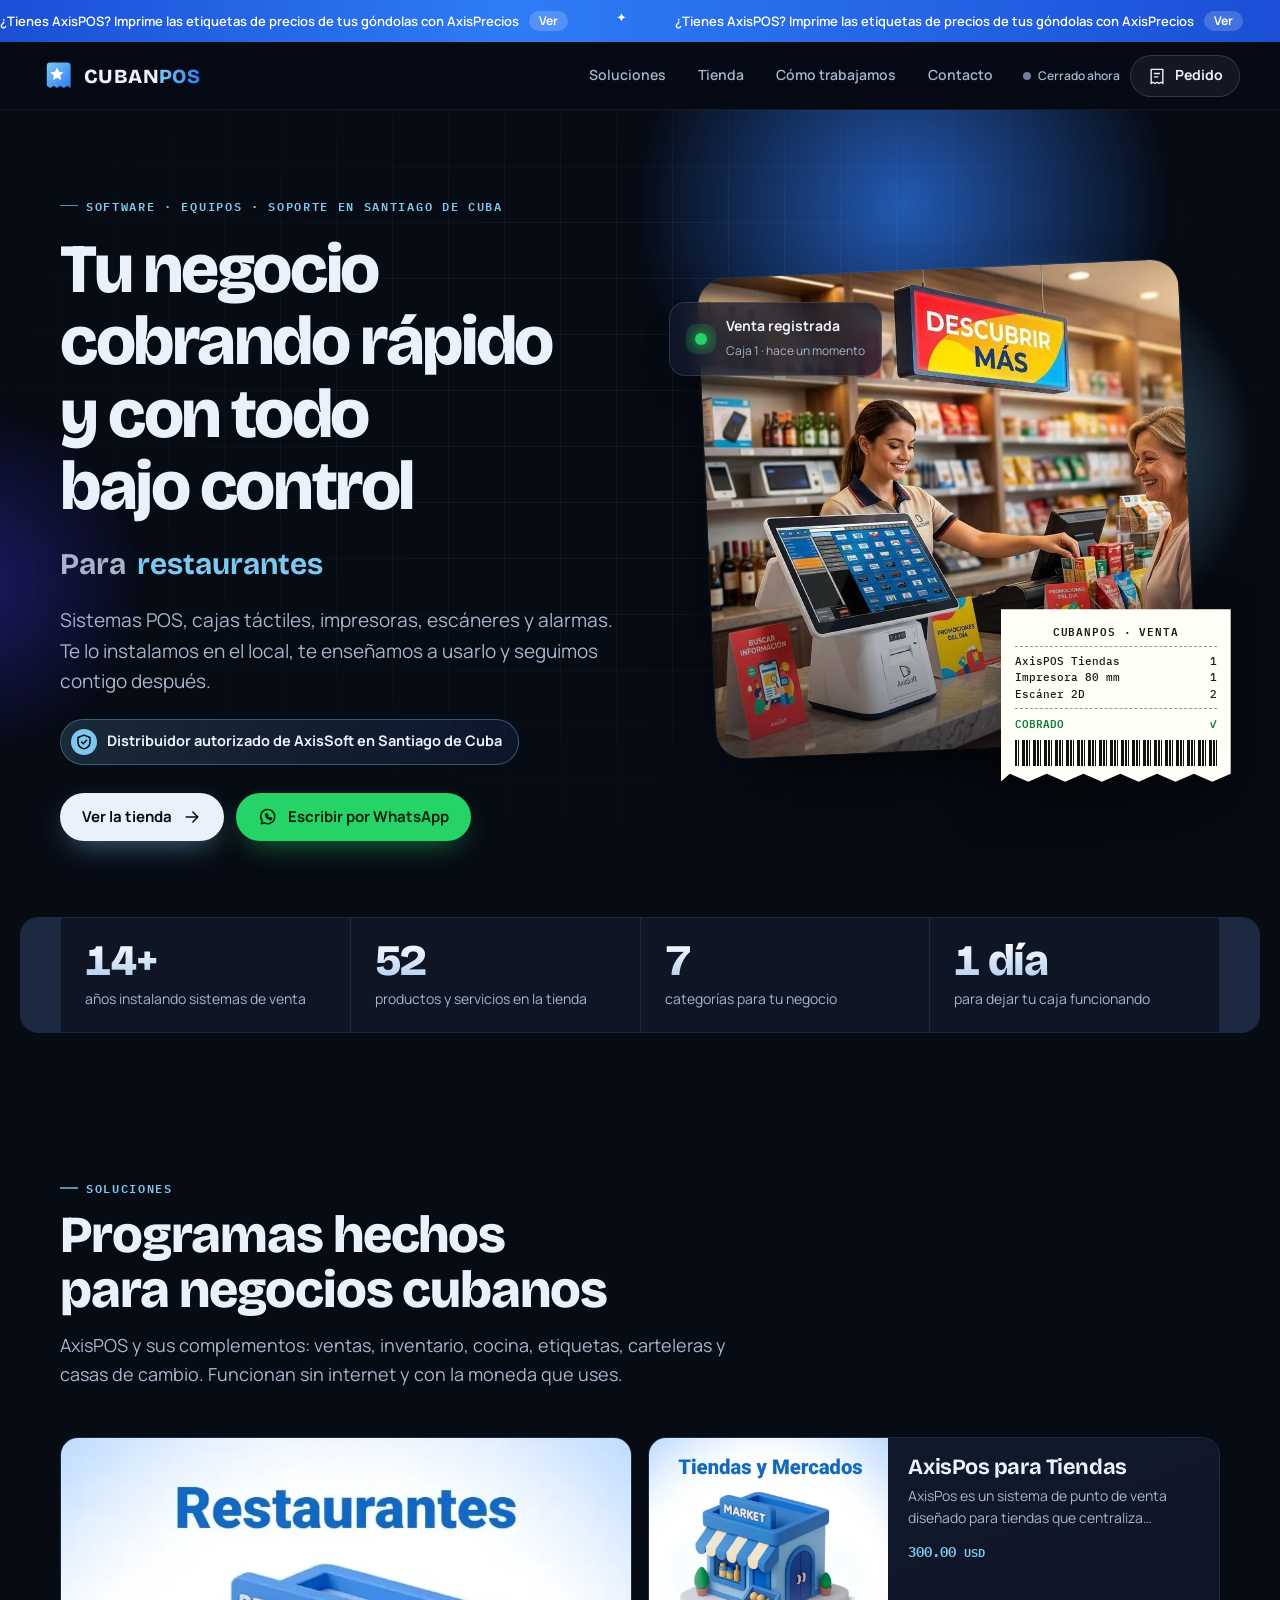
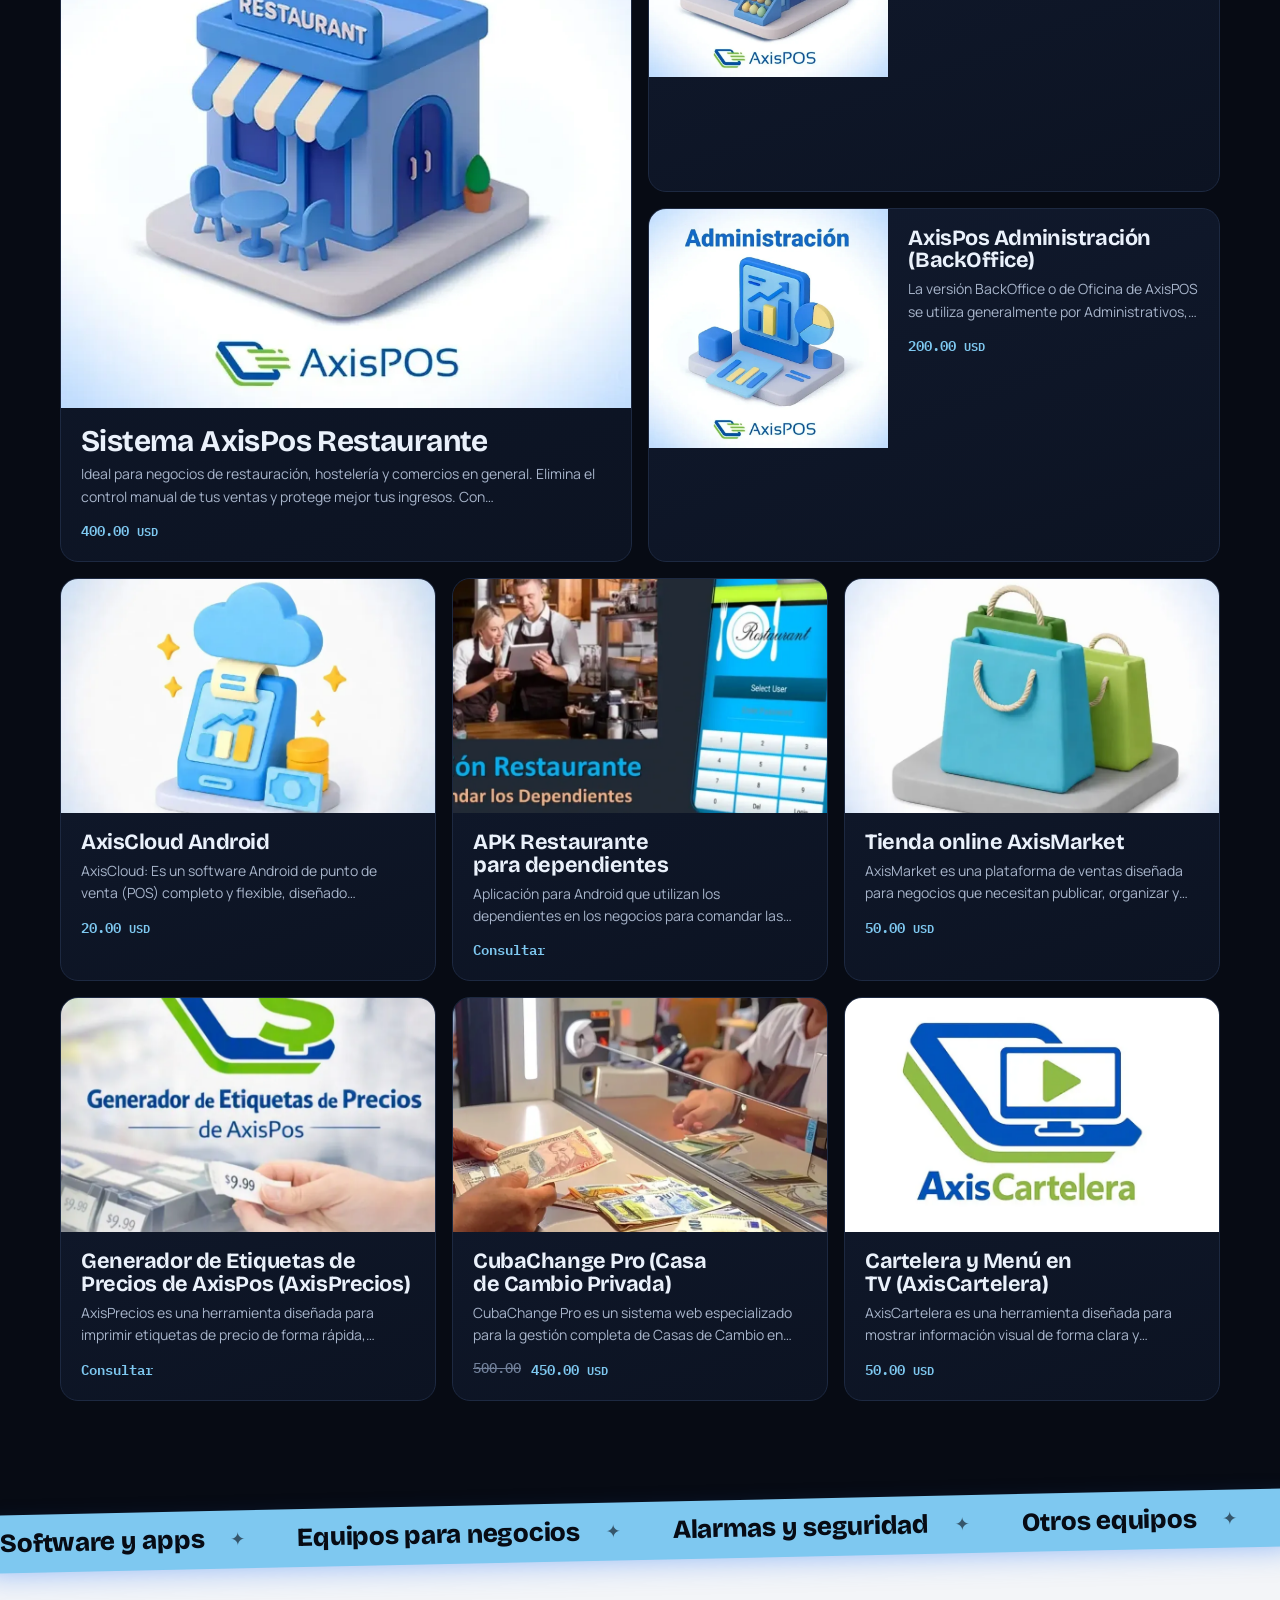
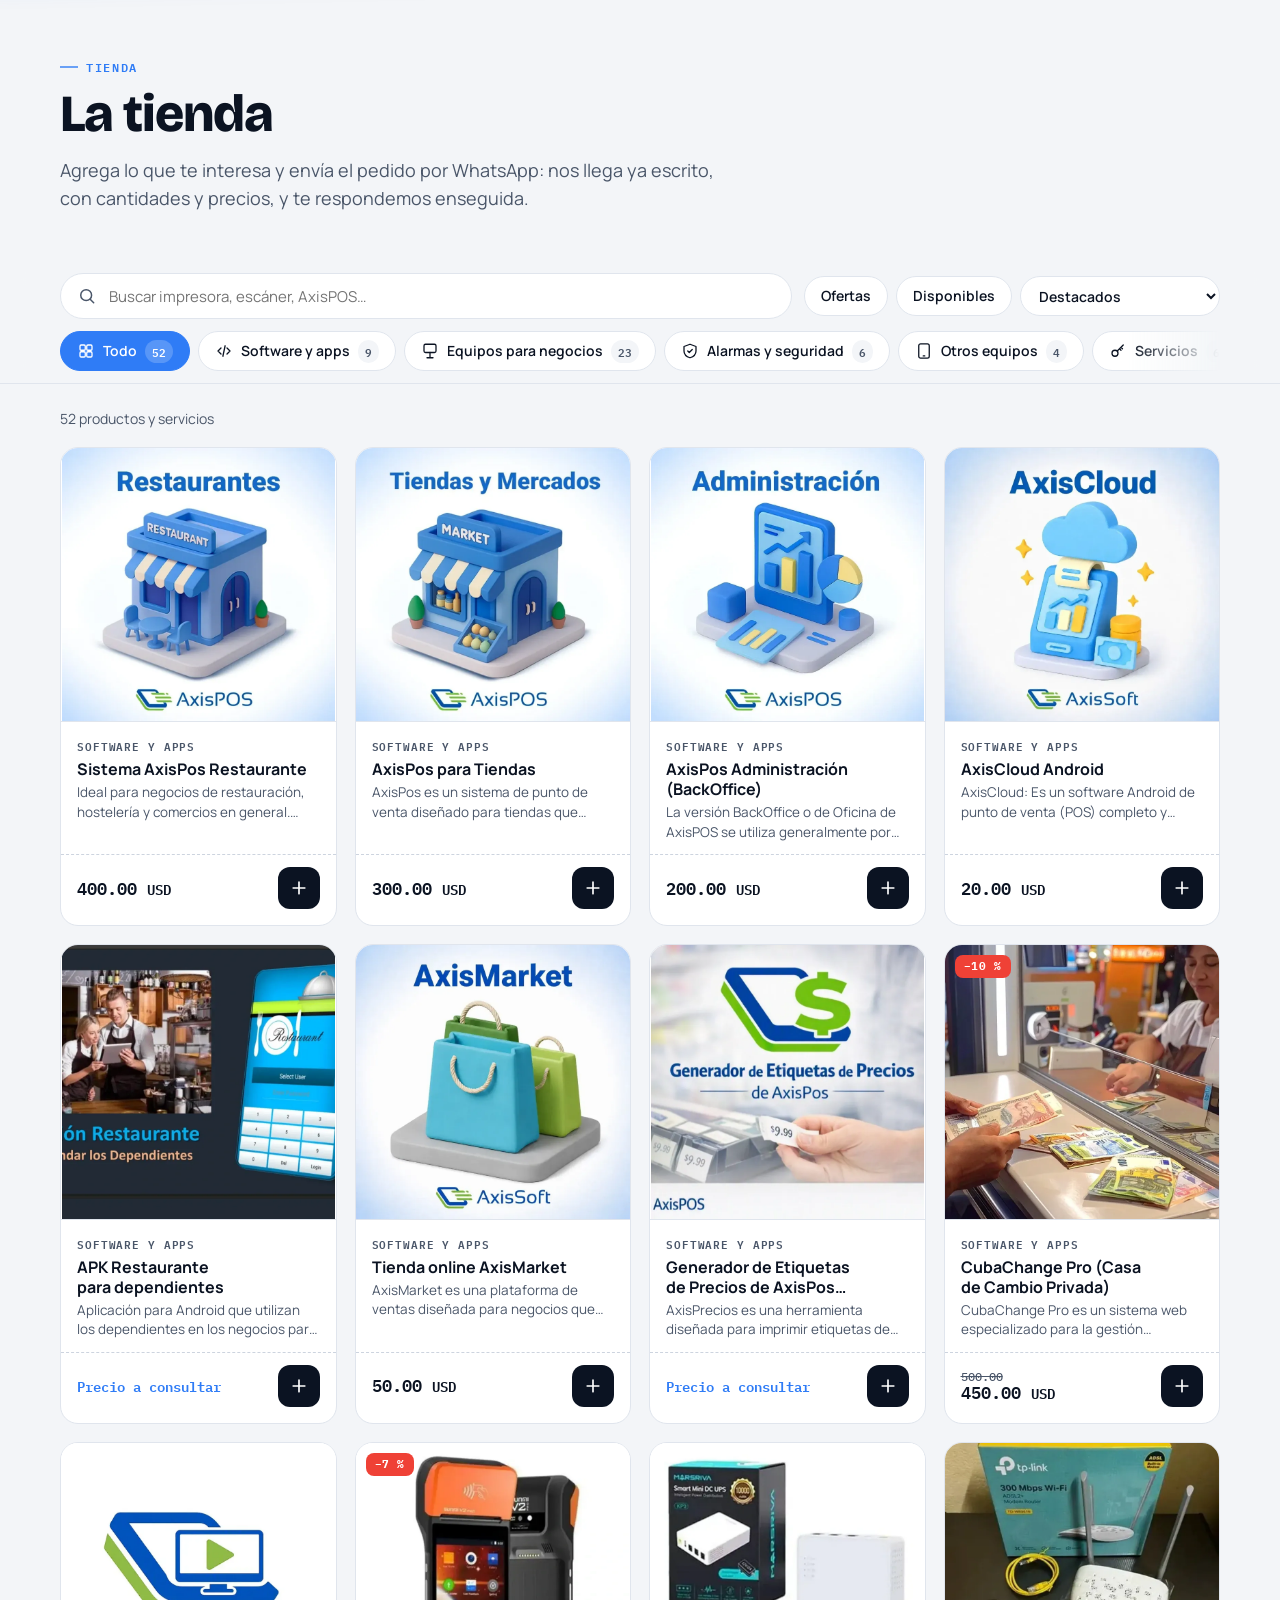
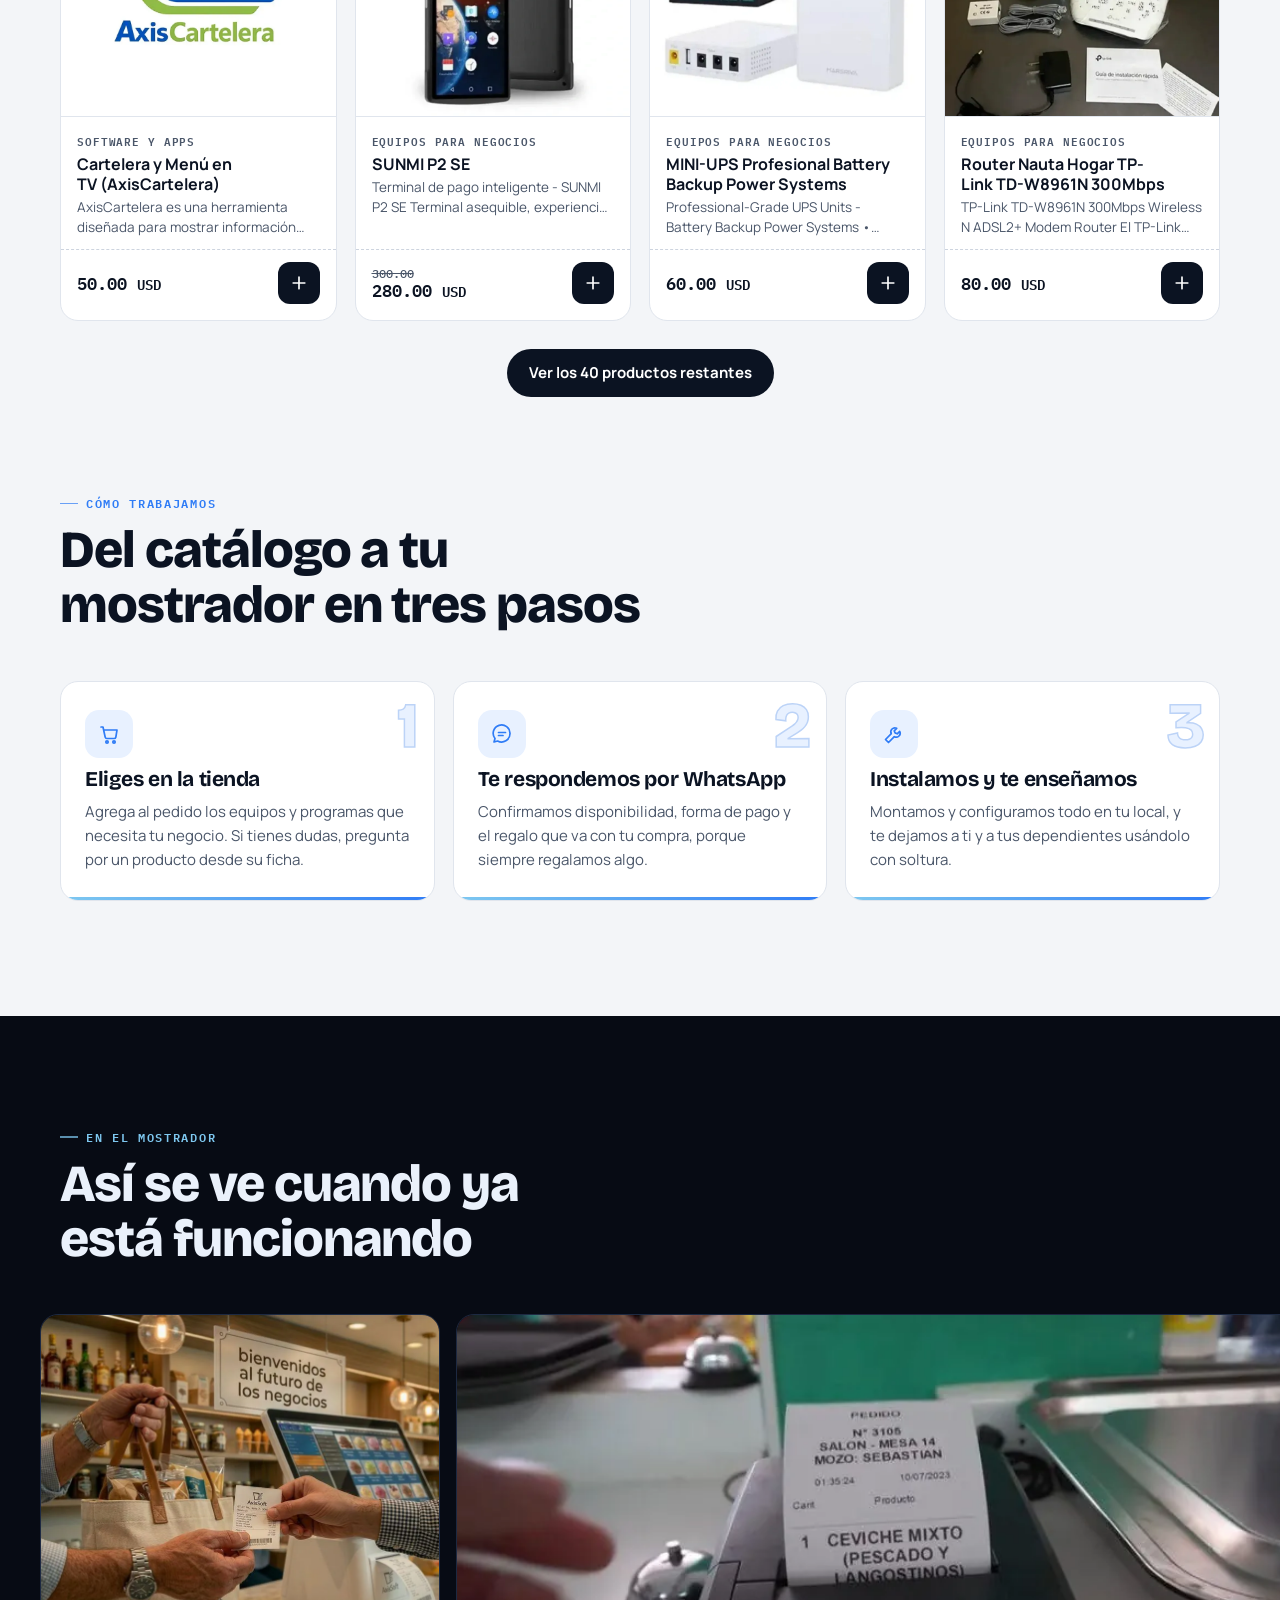
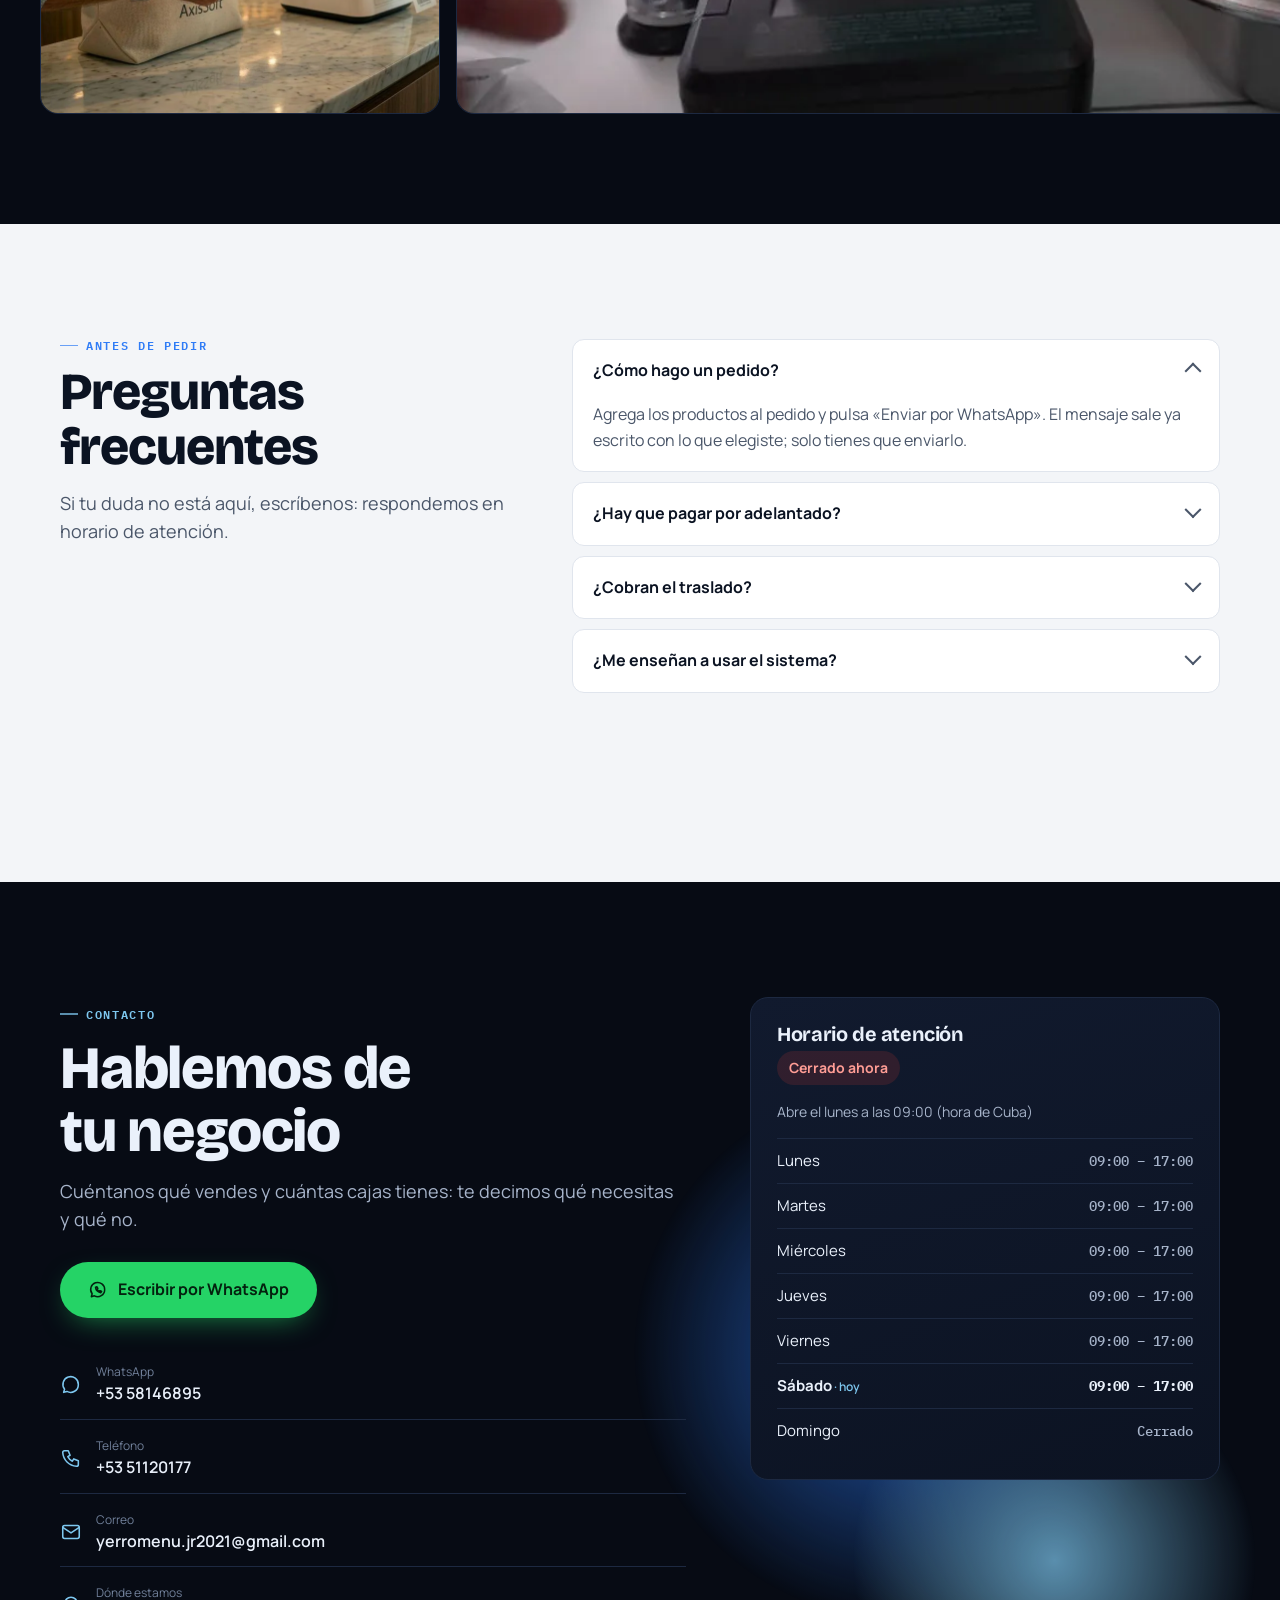
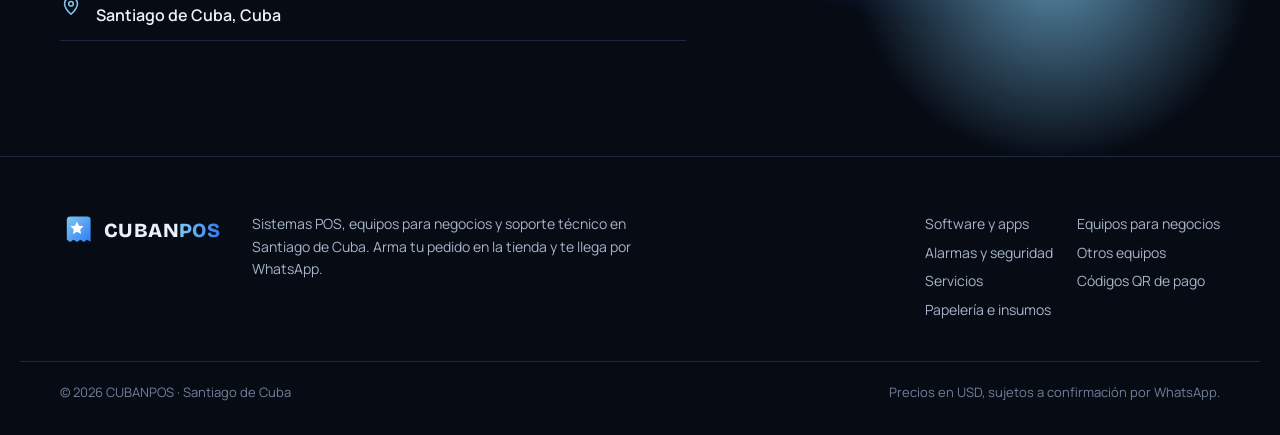
==== index.html @ 7c3d2975 "Web de CUBANPOS: portada, tienda con 52 productos y panel de edición Co-Authored-By: Claude Opus 5.5" ====
<!doctype html>
<html lang="es">
<head>
<meta charset="utf-8">
<meta name="viewport" content="width=device-width, initial-scale=1, viewport-fit=cover">
<title>CUBANPOS — Sistemas POS y equipos para negocios en Santiago de Cuba</title>
<meta name="description" content="Sistemas POS AxisPOS, cajas táctiles, impresoras térmicas, escáneres, alarmas y servicios para negocios en Santiago de Cuba. Arma tu pedido y envíalo por WhatsApp.">
<meta name="theme-color" content="#070b14">
<link rel="canonical" href="https://cubanpos.github.io/">
<link rel="icon" href="img/marca/icono.svg" type="image/svg+xml">
<meta property="og:type" content="website">
<meta property="og:site_name" content="CUBANPOS">
<meta property="og:title" content="CUBANPOS — Sistemas POS y equipos para negocios">
<meta property="og:description" content="Software de ventas, cajas, impresoras, escáneres y alarmas. Instalación y soporte en Santiago de Cuba.">
<meta property="og:image" content="https://cubanpos.github.io/img/marca/compartir.jpg">
<meta property="og:url" content="https://cubanpos.github.io/">
<meta name="twitter:card" content="summary_large_image">
<link rel="preconnect" href="https://fonts.googleapis.com">
<link rel="preconnect" href="https://fonts.gstatic.com" crossorigin>
<link rel="stylesheet" href="https://fonts.googleapis.com/css2?family=Bricolage+Grotesque:opsz,wght@12..96,500;12..96,700;12..96,800&family=Manrope:wght@400;500;600;700&family=IBM+Plex+Mono:wght@500;600&display=swap">
<link rel="preload" href="datos/catalogo.json" as="fetch" crossorigin>
<link rel="stylesheet" href="assets/sitio.css?v=2">
<script>document.documentElement.classList.add('js')</script>
</head>
<body>
<a class="saltar" href="#tienda">Ir a la tienda</a>
<div class="progreso" aria-hidden="true"></div>

<div class="aviso" id="aviso" hidden><div class="aviso-pista"></div></div>

<header class="barra" id="barra">
  <a class="logo" href="#inicio" aria-label="CUBANPOS, inicio">
    <svg class="logo-marca" viewBox="0 0 40 40" aria-hidden="true"><defs><linearGradient id="lg" x1="0" y1="0" x2="1" y2="1"><stop offset="0" stop-color="#7ec8f0"/><stop offset="1" stop-color="#2f7cf6"/></linearGradient></defs><path d="M8 4h24a4 4 0 0 1 4 4v26l-4-2.6-4 2.6-4-2.6-4 2.6-4-2.6-4 2.6-4-2.6V8a4 4 0 0 1 4-4Z" fill="url(#lg)"/><path d="m20 10 2.35 4.9 5.35.7-3.9 3.7 1 5.3L20 22.1l-4.8 2.5 1-5.3-3.9-3.7 5.35-.7Z" fill="#fff"/></svg>
    <span class="logo-texto">CUBAN<b>POS</b></span>
  </a>
  <nav class="menu" id="menu" aria-label="Secciones">
    <a href="#soluciones">Soluciones</a>
    <a href="#tienda">Tienda</a>
    <a href="#como">Cómo trabajamos</a>
    <a href="#contacto">Contacto</a>
  </nav>
  <div class="barra-acciones">
    <span class="estado" id="estadoBarra" hidden></span>
    <label class="moneda" id="monedaCaja" hidden><span class="vh">Moneda</span><select id="moneda"></select></label>
    <button class="btn-pedido" id="abrirPedido" type="button" aria-label="Ver pedido">
      <svg viewBox="0 0 24 24" aria-hidden="true"><path d="M5 4h14v17l-2.3-1.5-2.4 1.5-2.3-1.5-2.3 1.5-2.4-1.5L5 21Z"/><path d="M9 9h6M9 13h4"/></svg>
      <span class="btn-pedido-txt">Pedido</span><span class="contador" id="contador" hidden>0</span>
    </button>
    <button class="btn-menu" id="btnMenu" type="button" aria-expanded="false" aria-controls="menu" aria-label="Abrir menú"><span></span><span></span></button>
  </div>
</header>

<main>
<!-- PORTADA -->
<section class="portada noche" id="inicio">
  <div class="aurora" aria-hidden="true"><i></i><i></i><i></i></div>
  <div class="rejilla-fondo" aria-hidden="true"></div>
  <div class="contenedor portada-cuerpo">
    <div class="portada-texto">
      <p class="eyebrow rv" data-t="portada.etiqueta"></p>
      <h1 class="rv"><span data-t="portada.titulo"></span></h1>
      <p class="rotativo rv" aria-live="polite">Para <span class="rotativo-caja"><span id="rotativa"></span></span></p>
      <p class="portada-bajada rv" data-t="portada.texto"></p>
      <p class="sello-autorizado rv" id="selloAutorizado" hidden><svg viewBox="0 0 24 24" aria-hidden="true"><path d="M12 2.8 20 6v6.2c0 4.5-3.3 7.6-8 9-4.7-1.4-8-4.5-8-9V6Z"/><path d="m8.8 12 2.3 2.3 4.3-4.6"/></svg><span data-t="portada.sello"></span></p>
      <div class="acciones rv">
        <a class="btn btn-luz" href="#tienda">Ver la tienda <svg viewBox="0 0 24 24" aria-hidden="true"><path d="M5 12h14M13 6l6 6-6 6"/></svg></a>
        <a class="btn btn-wa" data-wa href="#" target="_blank" rel="noopener"><svg viewBox="0 0 24 24" aria-hidden="true"><path d="M20 11.6A8.4 8.4 0 0 1 7.6 19l-3.6 1 1-3.5A8.4 8.4 0 1 1 20 11.6Z"/><path d="M9 8.6c.3 2.9 2.9 5.9 6.2 6.6l1.2-1.4-1.9-1-1 .8c-1-.4-2-1.4-2.5-2.5l.8-1-1-1.9Z"/></svg>Escribir por WhatsApp</a>
      </div>
    </div>
    <div class="portada-escena rv" aria-hidden="true">
      <div class="escena-fotos" id="escenaFotos"></div>
      <div class="tique-flotante">
        <div class="tique-papel">
          <div class="tique-cab">CUBANPOS · VENTA</div>
          <div class="tique-linea"><span>AxisPOS Tiendas</span><span>1</span></div>
          <div class="tique-linea"><span>Impresora 80 mm</span><span>1</span></div>
          <div class="tique-linea"><span>Escáner 2D</span><span>2</span></div>
          <div class="tique-total"><span>COBRADO</span><span>✓</span></div>
          <div class="tique-barras"></div>
        </div>
      </div>
      <div class="aviso-flotante"><span class="punto"></span><div><b>Venta registrada</b><small>Caja 1 · hace un momento</small></div></div>
    </div>
  </div>
  <div class="contenedor cifras" id="cifras"></div>
</section>

<!-- SOLUCIONES -->
<section class="soluciones noche" id="soluciones">
  <div class="contenedor">
    <div class="cabecera rv">
      <p class="eyebrow">Soluciones</p>
      <h2 data-t="soluciones.titulo"></h2>
      <p class="bajada" data-t="soluciones.texto"></p>
    </div>
    <div class="bento" id="bento"></div>
  </div>
</section>

<div class="cinta" aria-hidden="true"><div class="cinta-pista" id="cinta"></div></div>

<!-- TIENDA -->
<section class="tienda papel" id="tienda">
  <div class="contenedor">
    <div class="cabecera rv">
      <p class="eyebrow">Tienda</p>
      <h2 data-t="tienda.titulo"></h2>
      <p class="bajada" data-t="tienda.texto"></p>
    </div>
  </div>
  <div class="herramientas" id="herramientas">
    <div class="contenedor herramientas-fila">
      <label class="buscar"><svg viewBox="0 0 24 24" aria-hidden="true"><circle cx="11" cy="11" r="6.5"/><path d="m20 20-4.2-4.2"/></svg><span class="vh">Buscar</span><input id="buscar" type="search" placeholder="Buscar impresora, escáner, AxisPOS…" autocomplete="off"></label>
      <div class="filtros">
        <button type="button" class="filtro" id="fOfertas" aria-pressed="false">Ofertas</button>
        <button type="button" class="filtro" id="fDisponibles" aria-pressed="false">Disponibles</button>
        <label class="orden"><span class="vh">Ordenar</span><select id="orden"><option value="rel">Destacados</option><option value="asc">Precio: menor a mayor</option><option value="desc">Precio: mayor a menor</option><option value="az">Nombre A–Z</option></select></label>
      </div>
    </div>
    <div class="contenedor"><div class="chips" id="chips" role="tablist" aria-label="Categorías"></div></div>
  </div>
  <div class="contenedor">
    <p class="resultado" id="resultado" aria-live="polite"></p>
    <div class="catalogo" id="catalogo"></div>
    <div class="ver-mas" id="verMasCaja" hidden><button type="button" class="btn btn-tinta" id="verMas">Ver más productos</button></div>
    <div class="vacio" id="vacio" hidden><b>No encontramos nada con esa búsqueda.</b><span>Prueba con otra palabra o pregúntanos por WhatsApp: puede que lo consigamos.</span><button type="button" class="btn btn-tinta" id="limpiar">Ver todo el catálogo</button></div>
  </div>
</section>

<!-- CÓMO -->
<section class="como papel" id="como">
  <div class="contenedor">
    <div class="cabecera rv"><p class="eyebrow">Cómo trabajamos</p><h2>Del catálogo a tu mostrador en tres pasos</h2></div>
    <ol class="pasos" id="pasos"></ol>
  </div>
</section>

<!-- GALERÍA -->
<section class="galeria noche">
  <div class="contenedor">
    <div class="cabecera rv"><p class="eyebrow">En el mostrador</p><h2>Así se ve cuando ya está funcionando</h2></div>
  </div>
  <div class="tira" id="tira">
    <figure><img src="img/marca/portada-3.webp" alt="Entrega de una compra con el tique impreso" loading="lazy" width="800" height="800"></figure>
    <figure><img src="img/marca/comanda.webp" alt="Comanda impresa en la cocina de un restaurante" loading="lazy" width="800" height="363"></figure>
    <figure><img src="img/marca/portada-2.webp" alt="Cobro en una cafetería con pantalla del cliente" loading="lazy" width="800" height="800"></figure>
    <figure><img src="img/marca/tique.webp" alt="Tiques de comanda con el pedido de cada mesa" loading="lazy" width="800" height="414"></figure>
    <figure><img src="img/marca/portada-1.webp" alt="Caja táctil en el mostrador de una tienda" loading="lazy" width="800" height="800"></figure>
  </div>
</section>

<!-- PREGUNTAS -->
<section class="preguntas papel" id="preguntas">
  <div class="contenedor preguntas-rejilla">
    <div class="cabecera rv"><p class="eyebrow">Antes de pedir</p><h2>Preguntas frecuentes</h2><p class="bajada">Si tu duda no está aquí, escríbenos: respondemos en horario de atención.</p></div>
    <div class="acordeon" id="acordeon"></div>
  </div>
</section>

<section class="testimonios papel" id="testimonios" hidden>
  <div class="contenedor"><div class="cabecera rv"><p class="eyebrow">Clientes</p><h2>Lo que dicen los negocios</h2></div><div class="testimonios-rejilla" id="testimoniosRejilla"></div></div>
</section>

<!-- CONTACTO -->
<section class="contacto noche" id="contacto">
  <div class="aurora aurora-baja" aria-hidden="true"><i></i><i></i></div>
  <div class="contenedor contacto-rejilla">
    <div class="rv">
      <p class="eyebrow">Contacto</p>
      <h2>Hablemos de tu negocio</h2>
      <p class="bajada">Cuéntanos qué vendes y cuántas cajas tienes: te decimos qué necesitas y qué no.</p>
      <a class="btn btn-wa btn-grande" data-wa href="#" target="_blank" rel="noopener"><svg viewBox="0 0 24 24" aria-hidden="true"><path d="M20 11.6A8.4 8.4 0 0 1 7.6 19l-3.6 1 1-3.5A8.4 8.4 0 1 1 20 11.6Z"/><path d="M9 8.6c.3 2.9 2.9 5.9 6.2 6.6l1.2-1.4-1.9-1-1 .8c-1-.4-2-1.4-2.5-2.5l.8-1-1-1.9Z"/></svg>Escribir por WhatsApp</a>
      <ul class="datos" id="datosContacto"></ul>
    </div>
    <div class="horario rv" id="horario"></div>
  </div>
</section>
</main>

<footer class="pie noche">
  <div class="contenedor pie-fila">
    <a class="logo" href="#inicio"><svg class="logo-marca" viewBox="0 0 40 40" aria-hidden="true"><path d="M8 4h24a4 4 0 0 1 4 4v26l-4-2.6-4 2.6-4-2.6-4 2.6-4-2.6-4 2.6-4-2.6V8a4 4 0 0 1 4-4Z" fill="url(#lg)"/><path d="m20 10 2.35 4.9 5.35.7-3.9 3.7 1 5.3L20 22.1l-4.8 2.5 1-5.3-3.9-3.7 5.35-.7Z" fill="#fff"/></svg><span class="logo-texto">CUBAN<b>POS</b></span></a>
    <p class="pie-texto" data-t="marca.descripcion"></p>
    <nav class="pie-enlaces" id="pieCategorias" aria-label="Categorías"></nav>
  </div>
  <div class="contenedor pie-legal"><span>© <span id="anio"></span> CUBANPOS · Santiago de Cuba</span><span>Precios en <span id="pieMoneda">USD</span>, sujetos a confirmación por WhatsApp.</span></div>
</footer>

<!-- FICHA DE PRODUCTO -->
<dialog class="ficha" id="ficha" aria-labelledby="fichaNombre">
  <button class="cerrar" type="button" data-cerrar aria-label="Cerrar" autofocus><svg viewBox="0 0 24 24" aria-hidden="true"><path d="M6 6l12 12M18 6 6 18"/></svg></button>
  <div class="ficha-cuerpo" id="fichaCuerpo"></div>
</dialog>

<!-- PEDIDO -->
<dialog class="pedido" id="pedido" aria-labelledby="pedidoTitulo">
  <div class="pedido-cab"><h2 id="pedidoTitulo">Tu pedido</h2><button class="cerrar" type="button" data-cerrar aria-label="Cerrar"><svg viewBox="0 0 24 24" aria-hidden="true"><path d="M6 6l12 12M18 6 6 18"/></svg></button></div>
  <div class="pedido-lista" id="pedidoLista"></div>
  <form class="pedido-pie" id="pedidoForm">
    <div class="pedido-total"><span>Total estimado</span><b id="pedidoTotal">$0.00</b></div>
    <p class="pedido-nota" id="pedidoNota"></p>
    <label class="campo"><span>Tu nombre</span><input id="pNombre" autocomplete="name" placeholder="Opcional"></label>
    <label class="campo"><span>Nombre del negocio y municipio</span><input id="pNegocio" placeholder="Opcional, nos ayuda a preparar la visita"></label>
    <button class="btn btn-wa btn-ancho" type="submit"><svg viewBox="0 0 24 24" aria-hidden="true"><path d="M20 11.6A8.4 8.4 0 0 1 7.6 19l-3.6 1 1-3.5A8.4 8.4 0 1 1 20 11.6Z"/><path d="M9 8.6c.3 2.9 2.9 5.9 6.2 6.6l1.2-1.4-1.9-1-1 .8c-1-.4-2-1.4-2.5-2.5l.8-1-1-1.9Z"/></svg>Enviar pedido por WhatsApp</button>
    <button class="enlace-vaciar" type="button" id="vaciar">Vaciar pedido</button>
  </form>
</dialog>

<button class="pedido-flotante" id="pedidoFlotante" type="button" hidden><span id="pfCantidad">0 productos</span><b id="pfTotal">$0</b><span>Ver pedido</span></button>
<div class="tostada" id="tostada" role="status" aria-live="polite"></div>

<noscript><p class="sin-js">Esta página necesita JavaScript para mostrar el catálogo. Escríbenos por WhatsApp al +53 58146895.</p></noscript>
<script src="assets/sitio.js?v=2" defer></script>
</body>
</html>
---- assets/sitio.css ----
/* CUBANPOS — hoja de estilos del sitio
   Dos mundos: «noche» (portada, soluciones, contacto) y «papel» (tienda),
   con los precios en letra de tique térmico. */

:root{
  --noche:#070b14; --noche-2:#0c1322; --noche-3:#111a2e; --noche-borde:#1d2941;
  --luz:#eaf1fb; --luz-2:#a7b4ca; --luz-3:#71809a;
  --papel:#f3f5f8; --blanco:#fff; --tinta:#0b1322; --tinta-2:#4a5669; --borde:#e0e5ed;
  --azul:#2f7cf6; --cian:#7ec8f0; --azul-suave:#e8f1ff;
  --rojo:#ef4136; --verde:#1fb95a; --wa:#25d366; --ambar:#f5a524;
  --radio:18px; --radio-s:12px;
  --sombra:0 1px 2px rgba(11,19,34,.06),0 8px 24px -8px rgba(11,19,34,.14);
  --sombra-alta:0 2px 4px rgba(11,19,34,.06),0 24px 48px -16px rgba(11,19,34,.28);
  --f-titulo:"Bricolage Grotesque",ui-sans-serif,system-ui,sans-serif;
  --f-texto:Manrope,ui-sans-serif,system-ui,-apple-system,"Segoe UI",sans-serif;
  --f-mono:"IBM Plex Mono",ui-monospace,Consolas,monospace;
  --gutter:clamp(16px,4vw,40px);
  --barra-alto:68px;
  --suave:cubic-bezier(.2,.7,.2,1);
  color-scheme:light;
}
*,*::before,*::after{box-sizing:border-box}
html{scroll-behavior:smooth;scroll-padding-top:calc(var(--barra-alto) + 12px);-webkit-text-size-adjust:100%}
body{margin:0;background:var(--noche);color:var(--tinta);font:16px/1.6 var(--f-texto);-webkit-font-smoothing:antialiased;overflow-x:clip}
img{max-width:100%;display:block}
svg{flex-shrink:0}
button,input,select,textarea{font:inherit;color:inherit}
button{cursor:pointer}
a{color:inherit}
h1,h2,h3{font-family:var(--f-titulo);line-height:1.05;margin:0;text-wrap:balance;letter-spacing:-.02em}
p{margin:0}
[hidden]{display:none!important}
.vh{position:absolute;width:1px;height:1px;overflow:hidden;clip:rect(0 0 0 0);white-space:nowrap}
:focus-visible{outline:3px solid var(--cian);outline-offset:3px;border-radius:6px}
.saltar{position:fixed;left:12px;top:-60px;z-index:100;background:var(--blanco);color:var(--tinta);padding:10px 14px;border-radius:10px;font-weight:700}
.saltar:focus{top:12px}
.contenedor{width:100%;max-width:1240px;margin-inline:auto;padding-inline:var(--gutter)}

/* ---------- mundos ---------- */
.noche{background:var(--noche);color:var(--luz);position:relative;isolation:isolate}
.papel{background:var(--papel);color:var(--tinta)}
section{padding-block:clamp(64px,9vw,120px)}
.eyebrow{font:600 12px/1 var(--f-mono);letter-spacing:.14em;text-transform:uppercase;color:var(--azul);display:inline-flex;align-items:center;gap:8px}
.noche .eyebrow{color:var(--cian)}
.eyebrow::before{content:"";width:18px;height:1.5px;background:currentColor;opacity:.7}
.cabecera{display:grid;gap:14px;max-width:720px;margin-bottom:clamp(28px,4vw,48px)}
.cabecera h2{font-size:clamp(30px,4.6vw,52px);font-weight:800}
.bajada{font-size:clamp(16px,1.6vw,18px);color:var(--tinta-2);max-width:62ch}
.noche .bajada{color:var(--luz-2)}

/* ---------- botones ---------- */
.btn{display:inline-flex;align-items:center;justify-content:center;gap:10px;min-height:48px;padding:0 22px;border-radius:999px;border:0;font-weight:700;font-size:15px;text-decoration:none;transition:transform .25s var(--suave),box-shadow .25s,background .25s;will-change:transform}
.btn svg{width:20px;height:20px;fill:none;stroke:currentColor;stroke-width:1.8;stroke-linecap:round;stroke-linejoin:round}
.btn:hover{transform:translateY(-2px)}
.btn:active{transform:translateY(0) scale(.98)}
.btn-luz{background:var(--luz);color:var(--noche);box-shadow:0 10px 30px -10px rgba(126,200,240,.6)}
.btn-wa{background:var(--wa);color:#04210f;box-shadow:0 10px 30px -12px rgba(37,211,102,.7)}
.btn-tinta{background:var(--tinta);color:var(--blanco)}
.btn-grande{min-height:56px;font-size:16px;padding:0 28px;margin-top:28px}
.btn-ancho{width:100%}

/* ---------- barra de progreso ---------- */
.progreso{position:fixed;inset:0 0 auto 0;height:3px;z-index:60;background:linear-gradient(90deg,var(--cian),var(--azul));transform-origin:0 50%;transform:scaleX(var(--p,0))}
@supports (animation-timeline:scroll()){
  .progreso{animation:progreso linear both;animation-timeline:scroll(root)}
  @keyframes progreso{from{transform:scaleX(0)}to{transform:scaleX(1)}}
}

/* ---------- aviso superior ---------- */
.aviso{background:linear-gradient(90deg,#1a4fd6,#2f7cf6 40%,#1a4fd6);color:#fff;font:600 13px/1 var(--f-texto);overflow:hidden;position:relative;z-index:51}
.aviso-pista{display:flex;gap:48px;padding:11px 0;width:max-content;animation:desliza 38s linear infinite}
.aviso a{color:#fff;text-decoration:none;display:inline-flex;gap:10px;align-items:center;white-space:nowrap}
.aviso a b{background:rgba(255,255,255,.18);padding:4px 10px;border-radius:99px;font-size:12px}
.aviso:hover .aviso-pista{animation-play-state:paused}
@keyframes desliza{to{transform:translateX(-50%)}}

/* ---------- barra ---------- */
.barra{position:sticky;top:0;z-index:50;height:var(--barra-alto);display:flex;align-items:center;gap:16px;padding-inline:var(--gutter);padding-top:env(safe-area-inset-top,0px);background:rgba(7,11,20,.72);backdrop-filter:saturate(1.6) blur(16px);-webkit-backdrop-filter:saturate(1.6) blur(16px);border-bottom:1px solid rgba(255,255,255,.06);color:var(--luz);transition:background .3s}
.barra.sobre-papel{background:rgba(7,11,20,.86)}
.logo{display:inline-flex;align-items:center;gap:10px;text-decoration:none;color:var(--luz)}
.logo-marca{width:34px;height:34px}
.logo-texto{font:800 20px/1 var(--f-titulo);letter-spacing:.02em}
.logo-texto b{font-weight:800;background:linear-gradient(90deg,var(--cian),var(--azul));-webkit-background-clip:text;background-clip:text;color:transparent}
.menu{display:flex;gap:4px;margin-left:auto}
.menu a{padding:8px 14px;border-radius:99px;text-decoration:none;font-weight:600;font-size:14px;color:var(--luz-2);transition:color .2s,background .2s}
.menu a:hover,.menu a.activo{color:var(--luz);background:rgba(255,255,255,.07)}
.barra-acciones{display:flex;align-items:center;gap:10px}
.estado{display:inline-flex;align-items:center;gap:7px;font-size:12px;font-weight:600;color:var(--luz-2);white-space:nowrap}
.estado::before{content:"";width:8px;height:8px;border-radius:50%;background:var(--luz-3)}
.estado.abierto{color:#8ff0b4}
.estado.abierto::before{background:var(--wa);box-shadow:0 0 0 0 rgba(37,211,102,.6);animation:latido 2s infinite}
@keyframes latido{70%{box-shadow:0 0 0 8px rgba(37,211,102,0)}100%{box-shadow:0 0 0 0 rgba(37,211,102,0)}}
.moneda select{background:rgba(255,255,255,.07);border:1px solid rgba(255,255,255,.12);border-radius:99px;padding:8px 12px;color:var(--luz);font-weight:600;font-size:13px}
.moneda option{color:var(--tinta)}
.btn-pedido{position:relative;display:inline-flex;align-items:center;gap:8px;height:42px;padding:0 16px;border-radius:99px;border:1px solid rgba(255,255,255,.14);background:rgba(255,255,255,.06);color:var(--luz);font-weight:700;font-size:14px;transition:background .2s}
.btn-pedido:hover{background:rgba(255,255,255,.12)}
.btn-pedido svg{width:20px;height:20px;fill:none;stroke:currentColor;stroke-width:1.7;stroke-linejoin:round;stroke-linecap:round}
.contador{min-width:22px;height:22px;padding:0 6px;border-radius:99px;background:var(--cian);color:var(--noche);font:700 12px/22px var(--f-mono);text-align:center}
.contador.salta{animation:salta .5s var(--suave)}
@keyframes salta{40%{transform:scale(1.35)}}
.btn-menu{display:none;width:42px;height:42px;border-radius:12px;border:1px solid rgba(255,255,255,.14);background:transparent;position:relative}
.btn-menu span{position:absolute;left:11px;right:11px;height:2px;background:var(--luz);border-radius:2px;transition:transform .3s var(--suave)}
.btn-menu span:first-child{top:15px}.btn-menu span:last-child{bottom:15px}
.btn-menu[aria-expanded="true"] span:first-child{transform:translateY(5px) rotate(45deg)}
.btn-menu[aria-expanded="true"] span:last-child{transform:translateY(-5px) rotate(-45deg)}

/* ---------- portada ---------- */
.portada{padding-block:clamp(48px,7vw,96px) clamp(40px,6vw,72px);overflow:hidden}
.aurora{position:absolute;inset:-20% -10% auto;height:120%;z-index:-1;opacity:.7;pointer-events:none;overflow:hidden}
.aurora i{position:absolute;border-radius:50%;animation:flota 18s ease-in-out infinite alternate;will-change:transform}
.aurora i:nth-child(1){width:46vw;height:46vw;left:48%;top:0;background:radial-gradient(circle,#2f7cf6 0,transparent 65%)}
.aurora i:nth-child(2){width:36vw;height:36vw;left:62%;top:26%;background:radial-gradient(circle,#7ec8f0 0,transparent 62%);animation-duration:22s;animation-delay:-6s}
.aurora i:nth-child(3){width:30vw;height:30vw;left:-6%;top:40%;background:radial-gradient(circle,#3a2fd0 0,transparent 65%);animation-duration:26s;opacity:.6}
.aurora-baja{top:auto;bottom:-40%}
@keyframes flota{to{transform:translate3d(-8%,6%,0) scale(1.12)}}
.rejilla-fondo{position:absolute;inset:0;z-index:-1;background-image:linear-gradient(rgba(255,255,255,.045) 1px,transparent 1px),linear-gradient(90deg,rgba(255,255,255,.045) 1px,transparent 1px);background-size:56px 56px;mask-image:radial-gradient(ellipse 70% 60% at 50% 30%,#000 30%,transparent 75%);-webkit-mask-image:radial-gradient(ellipse 70% 60% at 50% 30%,#000 30%,transparent 75%)}
.portada-cuerpo{display:grid;grid-template-columns:minmax(0,1.05fr) minmax(0,1fr);gap:clamp(32px,5vw,72px);align-items:center}
.portada-texto{display:grid;gap:22px}
.portada h1{font-size:clamp(38px,5.4vw,70px);font-weight:800;letter-spacing:-.035em}
.rotativo{font:700 clamp(22px,2.6vw,30px)/1.2 var(--f-titulo);color:var(--luz-2);display:flex;gap:.35em;align-items:baseline;flex-wrap:wrap}
.rotativo-caja{display:inline-block;overflow:hidden;height:1.25em;vertical-align:bottom}
#rotativa{display:inline-block;color:var(--cian)}
.portada-bajada{font-size:clamp(16px,1.5vw,19px);color:var(--luz-2);max-width:54ch}
.sello-autorizado{display:inline-flex;align-items:center;gap:10px;justify-self:start;padding:9px 16px 9px 10px;border-radius:99px;background:linear-gradient(90deg,rgba(126,200,240,.16),rgba(47,124,246,.1));border:1px solid rgba(126,200,240,.35);color:var(--luz);font-weight:700;font-size:14.5px;line-height:1.3}
.sello-autorizado svg{width:26px;height:26px;padding:4px;border-radius:50%;background:var(--cian);fill:none;stroke:var(--noche);stroke-width:2;stroke-linecap:round;stroke-linejoin:round}
.acciones{display:flex;flex-wrap:wrap;gap:12px;margin-top:6px}

.portada-escena{position:relative;aspect-ratio:1/1.02;max-width:560px;width:100%;justify-self:center}
.escena-fotos{position:absolute;inset:4% 6% 8% 4%;border-radius:28px;overflow:hidden;box-shadow:0 40px 80px -30px rgba(0,0,0,.8),0 0 0 1px rgba(255,255,255,.08);transform:rotate(-2.5deg)}
.escena-fotos img{position:absolute;inset:0;width:100%;height:100%;object-fit:cover;opacity:0;transform:scale(1.08);transition:opacity 1.4s ease,transform 7s linear}
.escena-fotos img.activa{opacity:1;transform:scale(1)}
.escena-fotos::after{content:"";position:absolute;inset:0;background:linear-gradient(180deg,transparent 55%,rgba(7,11,20,.55))}
.tique-flotante{position:absolute;right:-2%;bottom:2%;width:min(46%,230px);filter:drop-shadow(0 24px 30px rgba(0,0,0,.45));animation:vaiven 6s ease-in-out infinite;transform-origin:top center}
.tique-papel{background:#fffef7;color:#1b1b1b;font:500 11px/1.5 var(--f-mono);padding:14px 14px 10px;clip-path:polygon(0 0,100% 0,100% calc(100% - 8px),92% 100%,84% calc(100% - 8px),76% 100%,68% calc(100% - 8px),60% 100%,52% calc(100% - 8px),44% 100%,36% calc(100% - 8px),28% 100%,20% calc(100% - 8px),12% 100%,4% calc(100% - 8px),0 100%);animation:imprime 5.5s var(--suave) infinite}
.tique-cab{font-weight:600;letter-spacing:.08em;text-align:center;border-bottom:1px dashed #9a978c;padding-bottom:6px;margin-bottom:6px}
.tique-linea,.tique-total{display:flex;justify-content:space-between;gap:8px}
.tique-total{border-top:1px dashed #9a978c;margin-top:6px;padding-top:6px;font-weight:600;color:#127a3d}
.tique-barras{height:26px;margin:8px 0 6px;background:repeating-linear-gradient(90deg,#111 0 2px,transparent 2px 3px,#111 3px 4px,transparent 4px 7px,#111 7px 10px,transparent 10px 11px)}
@keyframes imprime{0%{clip-path:inset(0 0 100% 0)}35%,88%{clip-path:polygon(0 0,100% 0,100% calc(100% - 8px),92% 100%,84% calc(100% - 8px),76% 100%,68% calc(100% - 8px),60% 100%,52% calc(100% - 8px),44% 100%,36% calc(100% - 8px),28% 100%,20% calc(100% - 8px),12% 100%,4% calc(100% - 8px),0 100%)}100%{clip-path:inset(0 0 100% 0)}}
@keyframes vaiven{50%{transform:translateY(-10px) rotate(1.5deg)}}
.aviso-flotante{position:absolute;left:-3%;top:10%;display:flex;gap:10px;align-items:center;padding:12px 16px;border-radius:16px;background:rgba(17,26,46,.72);backdrop-filter:blur(14px);-webkit-backdrop-filter:blur(14px);border:1px solid rgba(255,255,255,.12);color:var(--luz);box-shadow:0 20px 40px -20px rgba(0,0,0,.7);animation:vaiven 7s ease-in-out -2s infinite}
.aviso-flotante b{display:block;font-size:14px}
.aviso-flotante small{color:var(--luz-2);font-size:12px}
.punto{width:30px;height:30px;border-radius:10px;background:rgba(37,211,102,.16);position:relative}
.punto::after{content:"";position:absolute;inset:9px;border-radius:50%;background:var(--wa);box-shadow:0 0 12px var(--wa)}

.cifras{display:grid;grid-template-columns:repeat(4,1fr);gap:1px;margin-top:clamp(48px,6vw,80px);background:var(--noche-borde);border:1px solid var(--noche-borde);border-radius:var(--radio);overflow:hidden}
.cifra{background:rgba(12,19,34,.88);padding:22px 24px;display:grid;gap:4px}
.cifra b{font:800 clamp(30px,3.4vw,44px)/1 var(--f-titulo);letter-spacing:-.03em;background:linear-gradient(180deg,#fff,#a9c9ec);-webkit-background-clip:text;background-clip:text;color:transparent;font-variant-numeric:tabular-nums}
.cifra span{color:var(--luz-2);font-size:14px}

/* ---------- soluciones (bento) ---------- */
.soluciones{padding-top:clamp(40px,6vw,80px)}
.bento{display:grid;grid-template-columns:repeat(6,1fr);grid-auto-rows:minmax(150px,auto);gap:16px}
.bloque{position:relative;grid-column:span 2;border-radius:var(--radio);background:linear-gradient(160deg,var(--noche-3),var(--noche-2));border:1px solid var(--noche-borde);overflow:hidden;display:flex;flex-direction:column;text-align:left;padding:0;color:var(--luz);transition:border-color .3s,transform .4s var(--suave);transform-style:preserve-3d}
.bloque:hover{border-color:rgba(126,200,240,.45)}
.bloque::before{content:"";position:absolute;inset:0;background:radial-gradient(400px circle at var(--mx,50%) var(--my,0%),rgba(126,200,240,.16),transparent 45%);opacity:0;transition:opacity .3s;pointer-events:none}
.bloque:hover::before{opacity:1}
.bloque.grande{grid-column:span 3;grid-row:span 2}
.bloque.medio{grid-column:span 3;flex-direction:row}
.bloque.medio .bloque-foto{aspect-ratio:auto;width:42%;flex:none}
.bloque.medio .bloque-txt{align-content:center}
.bloque .bloque-foto{aspect-ratio:16/10;background:#fff;overflow:hidden}
.bloque.grande .bloque-foto{aspect-ratio:auto;flex:1;min-height:220px}
.bloque .bloque-foto img{width:100%;height:100%;object-fit:cover;transition:transform .8s var(--suave)}
.bloque:hover .bloque-foto img{transform:scale(1.05)}
.bloque-txt{padding:18px 20px 20px;display:grid;gap:6px}
.bloque-txt h3{font-size:clamp(18px,1.7vw,22px);font-weight:700}
.bloque.grande .bloque-txt h3{font-size:clamp(22px,2.4vw,30px)}
.bloque-txt p{color:var(--luz-2);font-size:14px;display:-webkit-box;-webkit-line-clamp:2;-webkit-box-orient:vertical;overflow:hidden}
.bloque-precio{font:600 14px var(--f-mono);color:var(--cian);display:flex;gap:10px;align-items:center;margin-top:4px}
.bloque-precio s{color:var(--luz-3);font-weight:500}

/* ---------- cinta ---------- */
.cinta{background:var(--cian);color:var(--noche);overflow:hidden;transform:rotate(-1.2deg);margin:-14px -2% -14px;position:relative;z-index:2;box-shadow:0 10px 30px -10px rgba(47,124,246,.5)}
.cinta-pista{display:flex;width:max-content;animation:desliza 40s linear infinite}
.cinta-pista span{font:800 clamp(18px,2.2vw,26px)/1 var(--f-titulo);letter-spacing:-.01em;padding:16px 26px;white-space:nowrap;display:inline-flex;align-items:center;gap:26px}
.cinta-pista span::after{content:"✦";font-size:.7em;opacity:.6}

/* ---------- tienda ---------- */
.tienda{padding-bottom:clamp(56px,8vw,100px)}
.herramientas{position:sticky;top:var(--barra-alto);z-index:30;background:rgba(243,245,248,.9);backdrop-filter:saturate(1.4) blur(12px);-webkit-backdrop-filter:saturate(1.4) blur(12px);border-bottom:1px solid var(--borde);padding-block:12px 0;margin-bottom:24px}
.herramientas-fila{display:flex;gap:12px;align-items:center;flex-wrap:wrap}
.buscar{flex:1 1 280px;display:flex;align-items:center;gap:10px;background:var(--blanco);border:1px solid var(--borde);border-radius:999px;padding:0 16px;height:46px;transition:border-color .2s,box-shadow .2s}
.buscar:focus-within{border-color:var(--azul);box-shadow:0 0 0 4px rgba(47,124,246,.15)}
.buscar svg{width:20px;height:20px;fill:none;stroke:var(--tinta-2);stroke-width:1.8;stroke-linecap:round}
.buscar input{border:0;outline:0;background:transparent;width:100%;height:100%;font-size:15px}
.filtros{display:flex;gap:8px;align-items:center;flex-wrap:wrap}
.filtro{height:40px;padding:0 16px;border-radius:99px;border:1px solid var(--borde);background:var(--blanco);font-weight:600;font-size:14px;transition:all .2s}
.filtro[aria-pressed="true"]{background:var(--tinta);color:var(--blanco);border-color:var(--tinta)}
.orden select{height:40px;border-radius:99px;border:1px solid var(--borde);background:var(--blanco);padding:0 14px;font-weight:600;font-size:14px}
.chips{display:flex;gap:8px;overflow-x:auto;padding-block:12px;scrollbar-width:none;scroll-snap-type:x proximity;mask-image:linear-gradient(90deg,#000 92%,transparent);-webkit-mask-image:linear-gradient(90deg,#000 92%,transparent)}
.chips::-webkit-scrollbar{display:none}
.chip{flex:none;scroll-snap-align:start;display:inline-flex;gap:8px;align-items:center;height:40px;padding:0 16px;border-radius:99px;border:1px solid var(--borde);background:var(--blanco);font-weight:600;font-size:14px;white-space:nowrap;transition:background .2s,color .2s,border-color .2s}
.chip svg{width:18px;height:18px;fill:none;stroke:currentColor;stroke-width:1.7;stroke-linecap:round;stroke-linejoin:round}
.chip small{font:600 11px var(--f-mono);color:var(--tinta-2);background:var(--papel);border-radius:99px;padding:2px 7px}
.chip[aria-selected="true"]{background:var(--azul);border-color:var(--azul);color:#fff}
.chip[aria-selected="true"] small{background:rgba(255,255,255,.2);color:#fff}
.resultado{font-size:14px;color:var(--tinta-2);margin-bottom:16px}
.catalogo{display:grid;grid-template-columns:repeat(auto-fill,minmax(236px,1fr));gap:18px}
.producto{position:relative;background:var(--blanco);border:1px solid var(--borde);border-radius:var(--radio);display:flex;flex-direction:column;overflow:hidden;transition:transform .35s var(--suave),box-shadow .35s,border-color .35s}
.producto:hover{transform:translateY(-4px);box-shadow:var(--sombra-alta);border-color:#cfd7e4}
.producto-abrir{all:unset;cursor:pointer;display:flex;flex-direction:column;flex:1}
.producto-abrir:focus-visible{outline:3px solid var(--azul);outline-offset:-3px;border-radius:var(--radio)}
.producto-foto{aspect-ratio:1;background:#fff;overflow:hidden;position:relative;border-bottom:1px solid var(--borde)}
.producto-foto img{width:100%;height:100%;object-fit:contain;transition:transform .6s var(--suave)}
.producto:hover .producto-foto img{transform:scale(1.06)}
.producto.agotado .producto-foto img{filter:grayscale(.9);opacity:.65}
.sellos{position:absolute;left:10px;top:10px;display:flex;flex-direction:column;gap:6px;align-items:flex-start;z-index:1}
.sello{font:700 11px/1 var(--f-mono);letter-spacing:.06em;text-transform:uppercase;padding:6px 9px;border-radius:8px;color:#fff;background:var(--tinta)}
.sello.oferta{background:var(--rojo)}
.sello.nuevo{background:var(--azul)}
.sello.destacado{background:var(--ambar);color:#2a1a00}
.sello.agotado{background:#4c5566}
.producto-txt{padding:14px 16px 4px;display:grid;gap:4px;flex:1;align-content:start}
.producto-cat{font:600 11px var(--f-mono);letter-spacing:.08em;text-transform:uppercase;color:var(--tinta-2)}
.producto-txt h3{font:700 16px/1.25 var(--f-texto);letter-spacing:0;display:-webkit-box;-webkit-line-clamp:2;-webkit-box-orient:vertical;overflow:hidden}
.producto-txt p{font-size:13.5px;color:var(--tinta-2);line-height:1.45;display:-webkit-box;-webkit-line-clamp:2;-webkit-box-orient:vertical;overflow:hidden}
.producto-pie{display:flex;align-items:center;justify-content:space-between;gap:8px;padding:12px 16px 16px;margin-top:8px;border-top:1px dashed #cdd4df}
.precio{font:600 17px/1.1 var(--f-mono);font-variant-numeric:tabular-nums;display:grid}
.precio s{font-size:12px;color:var(--tinta-2);font-weight:500}
.precio .consultar{font-size:14px;color:var(--azul)}
.agregar{width:42px;height:42px;border-radius:12px;border:0;background:var(--tinta);color:#fff;display:grid;place-items:center;transition:transform .2s var(--suave),background .2s}
.agregar svg{width:20px;height:20px;fill:none;stroke:currentColor;stroke-width:2;stroke-linecap:round}
.agregar:hover{background:var(--azul);transform:rotate(90deg)}
.agregar.hecho{background:var(--verde)}
.agregar:disabled{background:#c5ccd7;cursor:not-allowed;transform:none}
.ver-mas{display:flex;justify-content:center;margin-top:28px}
.vacio{display:grid;gap:10px;justify-items:center;text-align:center;padding:56px 16px;border:2px dashed var(--borde);border-radius:var(--radio)}
.vacio span{color:var(--tinta-2);max-width:44ch}

/* ---------- pasos ---------- */
.como{padding-top:0}
.pasos{list-style:none;margin:0;padding:0;display:grid;grid-template-columns:repeat(3,1fr);gap:18px;counter-reset:paso;position:relative}
.paso{background:var(--blanco);border:1px solid var(--borde);border-radius:var(--radio);padding:28px 24px;display:grid;gap:10px;position:relative;counter-increment:paso;overflow:hidden}
.paso::before{content:counter(paso);font:800 64px/1 var(--f-titulo);color:var(--azul-suave);position:absolute;right:18px;top:12px;letter-spacing:-.04em;-webkit-text-stroke:1.5px #bcd3f7}
.paso-icono{width:48px;height:48px;border-radius:14px;background:var(--azul-suave);color:var(--azul);display:grid;place-items:center}
.paso-icono svg{width:24px;height:24px;fill:none;stroke:currentColor;stroke-width:1.7;stroke-linecap:round;stroke-linejoin:round}
.paso h3{font-size:21px;font-weight:700}
.paso p{color:var(--tinta-2);font-size:15px}
.paso::after{content:"";position:absolute;left:0;bottom:0;height:3px;width:100%;background:linear-gradient(90deg,var(--cian),var(--azul));transform:scaleX(0);transform-origin:0 50%;transition:transform 1s var(--suave)}
.paso.in::after{transform:scaleX(1)}
.paso:nth-child(2)::after{transition-delay:.25s}.paso:nth-child(3)::after{transition-delay:.5s}

/* ---------- galería ---------- */
.galeria{padding-bottom:clamp(56px,8vw,100px);overflow:hidden}
.tira{display:flex;gap:16px;overflow-x:auto;padding-inline:var(--gutter);scroll-snap-type:x mandatory;scrollbar-width:thin;scrollbar-color:var(--noche-borde) transparent;padding-bottom:10px}
.tira figure{margin:0;flex:none;height:clamp(240px,34vw,400px);border-radius:var(--radio);overflow:hidden;scroll-snap-align:center;border:1px solid var(--noche-borde)}
.tira img{height:100%;width:auto;object-fit:cover;transition:transform .8s var(--suave)}
.tira figure:hover img{transform:scale(1.04)}

/* ---------- preguntas ---------- */
.preguntas-rejilla{display:grid;grid-template-columns:minmax(0,.9fr) minmax(0,1.3fr);gap:clamp(24px,5vw,72px);align-items:start}
.acordeon{display:grid;gap:10px}
.acordeon details{background:var(--blanco);border:1px solid var(--borde);border-radius:var(--radio-s);overflow:hidden}
.acordeon summary{list-style:none;cursor:pointer;padding:18px 20px;font-weight:700;display:flex;justify-content:space-between;gap:16px;align-items:center}
.acordeon summary::-webkit-details-marker{display:none}
.acordeon summary::after{content:"";width:12px;height:12px;border-right:2px solid var(--tinta-2);border-bottom:2px solid var(--tinta-2);transform:rotate(45deg) translate(-3px,-3px);transition:transform .3s var(--suave);flex:none}
.acordeon details[open] summary::after{transform:rotate(225deg)}
.acordeon .respuesta{padding:0 20px 18px;color:var(--tinta-2);white-space:pre-line}
.testimonios-rejilla{display:grid;grid-template-columns:repeat(auto-fit,minmax(260px,1fr));gap:18px}
.testimonio{background:var(--blanco);border:1px solid var(--borde);border-radius:var(--radio);padding:24px;display:grid;gap:14px}
.testimonio blockquote{margin:0;font-size:17px}
.testimonio cite{font-style:normal;font-weight:700}
.testimonio cite small{display:block;font-weight:500;color:var(--tinta-2)}

/* ---------- contacto ---------- */
.contacto{overflow:hidden}
.contacto-rejilla{display:grid;grid-template-columns:minmax(0,1.2fr) minmax(0,.9fr);gap:clamp(32px,5vw,80px);align-items:start}
.contacto h2{font-size:clamp(34px,5vw,60px);font-weight:800;margin:14px 0}
.datos{list-style:none;padding:0;margin:32px 0 0;display:grid;gap:4px}
.datos li{display:flex;gap:14px;align-items:center;padding:12px 0;border-bottom:1px solid var(--noche-borde)}
.datos svg{width:22px;height:22px;fill:none;stroke:var(--cian);stroke-width:1.7;stroke-linecap:round;stroke-linejoin:round}
.datos a{text-decoration:none;font-weight:600}
.datos a:hover{color:var(--cian)}
.datos small{display:block;color:var(--luz-3);font-size:12px}
.horario{background:linear-gradient(160deg,var(--noche-3),var(--noche-2));border:1px solid var(--noche-borde);border-radius:var(--radio);padding:26px}
.horario h3{font-size:20px;margin-bottom:6px}
.horario-estado{display:inline-flex;align-items:center;gap:8px;font-weight:700;font-size:14px;padding:6px 12px;border-radius:99px;background:rgba(255,255,255,.06);margin-bottom:16px}
.horario-estado.abierto{background:rgba(37,211,102,.14);color:#8ff0b4}
.horario-estado.cerrado{background:rgba(239,65,54,.14);color:#ff9d95}
.horario-sub{color:var(--luz-2);font-size:14px;margin-bottom:14px}
.horario table{width:100%;border-collapse:collapse;font-size:15px}
.horario td{padding:10px 0;border-top:1px solid var(--noche-borde)}
.horario td:last-child{text-align:right;font:500 14px var(--f-mono);font-variant-numeric:tabular-nums;color:var(--luz-2)}
.horario tr.hoy td{color:var(--luz);font-weight:700}
.horario tr.hoy td:first-child::after{content:" · hoy";color:var(--cian);font-weight:600;font-size:12px}

/* ---------- pie ---------- */
.pie{padding-block:56px 32px;border-top:1px solid var(--noche-borde)}
.pie-fila{display:grid;grid-template-columns:auto minmax(0,1fr) auto;gap:32px;align-items:start}
.pie-texto{color:var(--luz-2);font-size:14px;max-width:48ch}
.pie-enlaces{display:grid;grid-template-columns:repeat(2,auto);gap:6px 24px}
.pie-enlaces a{color:var(--luz-2);text-decoration:none;font-size:14px}
.pie-enlaces a:hover{color:var(--luz)}
.pie-legal{display:flex;flex-wrap:wrap;justify-content:space-between;gap:10px;margin-top:40px;padding-top:20px;border-top:1px solid var(--noche-borde);color:var(--luz-3);font-size:13px}

/* ---------- diálogos ---------- */
dialog{border:0;padding:0;color:var(--tinta);background:var(--blanco);max-width:none;max-height:none}
dialog::backdrop{background:rgba(5,9,18,.62);backdrop-filter:blur(6px);-webkit-backdrop-filter:blur(6px)}
.cerrar{position:absolute;right:14px;top:14px;z-index:2;width:42px;height:42px;border-radius:50%;border:0;background:rgba(255,255,255,.92);box-shadow:var(--sombra);display:grid;place-items:center}
.cerrar svg{width:20px;height:20px;fill:none;stroke:var(--tinta);stroke-width:2;stroke-linecap:round}
.ficha{width:min(1000px,calc(100% - 32px));border-radius:24px;overflow:hidden;margin:auto;max-height:calc(100dvh - 32px)}
.ficha[open]{animation:aparece .45s var(--suave)}
@keyframes aparece{from{opacity:0;transform:translateY(24px) scale(.97)}}
.ficha-cuerpo{display:grid;grid-template-columns:minmax(0,1fr) minmax(0,1.1fr);max-height:calc(100dvh - 32px)}
.ficha-foto{background:#fff;display:grid;place-items:center;border-right:1px solid var(--borde);position:relative;min-height:320px}
.ficha-foto img{width:100%;height:100%;max-height:calc(100dvh - 32px);object-fit:contain}
.ficha-info{padding:32px 32px 24px;overflow-y:auto;display:flex;flex-direction:column;gap:14px}
.ficha-info h2{font-size:clamp(24px,3vw,34px);font-weight:800;padding-right:40px}
.ficha-precio{display:flex;align-items:baseline;gap:12px;flex-wrap:wrap;font:600 26px var(--f-mono);font-variant-numeric:tabular-nums}
.ficha-precio s{font-size:16px;color:var(--tinta-2);font-weight:500}
.ficha-precio .ahorro{font:700 12px var(--f-mono);background:#ffe7e5;color:#b3261e;padding:5px 9px;border-radius:8px}
.ficha-desc{color:var(--tinta-2);font-size:15px;line-height:1.65;border-top:1px dashed var(--borde);padding-top:14px}
.ficha-desc p+p{margin-top:8px}
.ficha-desc .subtitulo{color:var(--tinta);font-weight:700;margin-top:14px}
.ficha-desc ul{margin:6px 0 0;padding-left:18px}
.ficha-comprar{display:flex;gap:10px;align-items:center;flex-wrap:wrap;position:sticky;bottom:-24px;background:linear-gradient(transparent,var(--blanco) 30%);padding:18px 0 4px;margin-top:auto}
.cantidad{display:inline-flex;align-items:center;border:1px solid var(--borde);border-radius:99px;height:48px}
.cantidad button{width:44px;height:100%;border:0;background:transparent;font-size:20px;font-weight:600}
.cantidad output{min-width:28px;text-align:center;font:600 16px var(--f-mono)}
.ficha-comprar .btn-tinta{flex:1;min-width:180px}
.ficha-extra{display:flex;gap:16px;flex-wrap:wrap;font-size:14px}
.ficha-extra a,.ficha-extra button{background:none;border:0;padding:0;color:var(--azul);font-weight:600;text-decoration:none}
.pedido{margin:0 0 0 auto;height:100dvh;width:min(440px,100%);display:flex;flex-direction:column}
.pedido:not([open]){display:none}
.pedido[open]{animation:entraLado .4s var(--suave)}
@keyframes entraLado{from{transform:translateX(100%)}}
.pedido-cab{display:flex;justify-content:space-between;align-items:center;padding:20px 20px 16px;padding-top:calc(20px + env(safe-area-inset-top,0px));border-bottom:1px solid var(--borde);position:relative}
.pedido-cab h2{font-size:24px}
.pedido-cab .cerrar{position:static;box-shadow:none;background:var(--papel)}
.pedido-lista{flex:1;overflow-y:auto;padding:8px 20px}
.linea{display:grid;grid-template-columns:64px minmax(0,1fr) auto;gap:12px;align-items:center;padding:12px 0;border-bottom:1px dashed var(--borde)}
.linea img{width:64px;height:64px;object-fit:contain;border-radius:10px;border:1px solid var(--borde);background:#fff}
.linea b{font-size:14px;line-height:1.3;display:block}
.linea small{font:500 13px var(--f-mono);color:var(--tinta-2)}
.linea .cantidad{height:36px}
.linea .cantidad button{width:32px;font-size:17px}
.pedido-vacio{text-align:center;padding:48px 12px;color:var(--tinta-2);display:grid;gap:8px}
.pedido-vacio b{color:var(--tinta);font-size:18px}
.pedido-pie{padding:16px 20px calc(16px + env(safe-area-inset-bottom,0px));border-top:1px solid var(--borde);display:grid;gap:12px;background:var(--papel)}
.pedido-total{display:flex;justify-content:space-between;align-items:baseline}
.pedido-total b{font:600 22px var(--f-mono)}
.pedido-nota{font-size:12.5px;color:var(--tinta-2);line-height:1.45}
.campo{display:grid;gap:4px;font-size:13px;font-weight:600;color:var(--tinta-2)}
.campo input{height:44px;border-radius:12px;border:1px solid var(--borde);background:var(--blanco);padding:0 12px;font-weight:500;color:var(--tinta)}
.enlace-vaciar{background:none;border:0;color:var(--tinta-2);font-size:13px;text-decoration:underline;justify-self:center}
.pedido-flotante{position:fixed;left:50%;bottom:calc(14px + env(safe-area-inset-bottom,0px));z-index:40;transform:translateX(-50%);display:flex;gap:14px;align-items:center;padding:10px 12px 10px 18px;border-radius:99px;border:0;background:var(--tinta);color:#fff;font-size:14px;box-shadow:0 20px 40px -12px rgba(11,19,34,.55);animation:subeFlot .5s var(--suave)}
.pedido-flotante b{font-family:var(--f-mono)}
.pedido-flotante span:last-child{background:var(--cian);color:var(--noche);padding:8px 14px;border-radius:99px;font-weight:700}
@keyframes subeFlot{from{transform:translate(-50%,120%)}}
.tostada{position:fixed;left:50%;top:calc(var(--barra-alto) + 14px);transform:translate(-50%,-20px);opacity:0;pointer-events:none;z-index:70;background:var(--tinta);color:#fff;padding:12px 18px;border-radius:14px;font-weight:600;font-size:14px;box-shadow:var(--sombra-alta);transition:opacity .3s,transform .3s var(--suave);max-width:calc(100% - 32px)}
.tostada.ver{opacity:1;transform:translate(-50%,0)}
.sin-js{background:#fff;color:#111;padding:20px;text-align:center}

/* ---------- aparición al hacer scroll ---------- */
.js .rv{opacity:0;transform:translateY(28px);transition:opacity .9s var(--suave),transform .9s var(--suave)}
.js .rv.in{opacity:1;transform:none}
.js .producto.rv{transform:translateY(18px) scale(.985)}
.js .producto.rv.in{transform:none}

/* ---------- adaptación ---------- */
@media (max-width:1024px){
  .portada-cuerpo{grid-template-columns:1fr}
  .portada-escena{max-width:520px;order:2}
  .bento{grid-template-columns:repeat(2,1fr)}
  .bloque,.bloque.grande{grid-column:span 1;grid-row:auto}
  .bloque.grande,.bloque.medio{grid-column:span 2}
  .bloque.grande .bloque-foto{aspect-ratio:16/9;flex:none}
  .cifras{grid-template-columns:repeat(2,1fr)}
  .preguntas-rejilla,.contacto-rejilla{grid-template-columns:1fr}
  .pie-fila{grid-template-columns:1fr}
}
@media (max-width:860px){
  .menu{position:fixed;inset:var(--barra-alto) 0 auto 0;flex-direction:column;gap:0;padding:8px var(--gutter) 20px;background:rgba(7,11,20,.97);backdrop-filter:blur(16px);border-bottom:1px solid var(--noche-borde);transform:translateY(-8px);opacity:0;visibility:hidden;transition:all .3s var(--suave)}
  .menu.abierto{transform:none;opacity:1;visibility:visible}
  .menu a{padding:14px 4px;font-size:18px;border-radius:0;border-bottom:1px solid var(--noche-borde)}
  .btn-menu{display:block}
  .estado{display:none}
  .pasos{grid-template-columns:1fr}
  .ficha-cuerpo{grid-template-columns:1fr;overflow-y:auto}
  .ficha-foto{border-right:0;border-bottom:1px solid var(--borde);min-height:0;aspect-ratio:4/3}
  .ficha-info{overflow:visible;padding:24px 20px 20px}
  .ficha-comprar{bottom:-20px}
}
@media (max-width:560px){
  :root{--barra-alto:60px}
  .btn-pedido-txt{display:none}
  .btn-pedido{padding:0 12px}
  .logo-texto{font-size:18px}
  .logo-marca{width:30px;height:30px}
  .acciones .btn{flex:1 1 100%}
  .aviso-flotante{left:0;top:4%;padding:10px 12px}
  .tique-flotante{width:48%;right:0}
  .bento{grid-template-columns:1fr}
  .bloque.grande,.bloque.medio{grid-column:span 1}
  .bloque.medio .bloque-foto{width:38%}
  .catalogo{grid-template-columns:repeat(2,minmax(0,1fr));gap:10px}
  .producto-txt{padding:10px 12px 2px}
  .producto-txt h3{font-size:14px}
  .producto-txt p{display:none}
  .producto-pie{padding:10px 12px 12px}
  .precio{font-size:15px}
  .agregar{width:38px;height:38px}
  .sello{font-size:10px;padding:5px 7px}
  .filtros{width:100%}
  .filtro{flex:1}
  .orden{flex:1 1 100%}
  .orden select{width:100%}
  .ficha{width:100%;max-height:100dvh;height:100dvh;border-radius:0}
  .ficha-cuerpo{max-height:100dvh}
  .cifra{padding:18px}
}
@media (prefers-reduced-motion:reduce){
  *,*::before,*::after{animation-duration:.01ms!important;animation-iteration-count:1!important;transition-duration:.01ms!important;scroll-behavior:auto!important}
  .js .rv{opacity:1;transform:none}
}
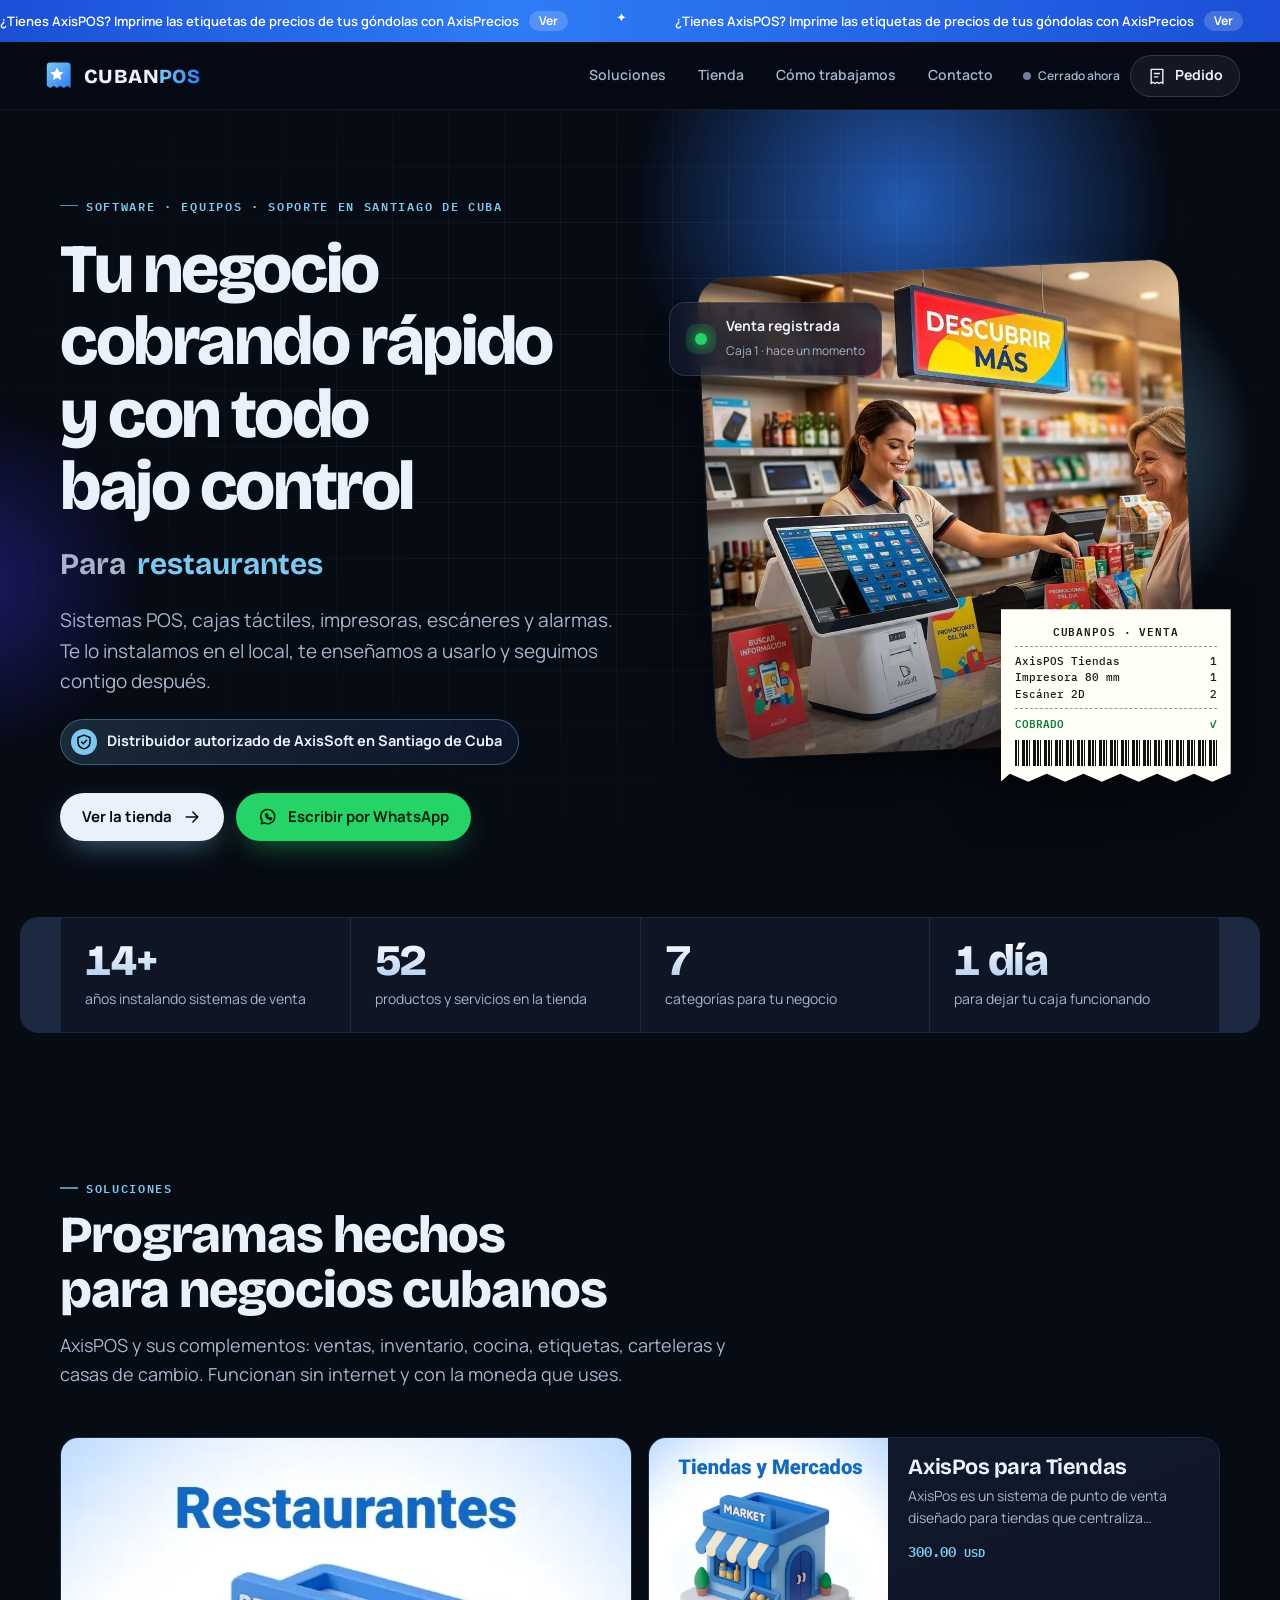
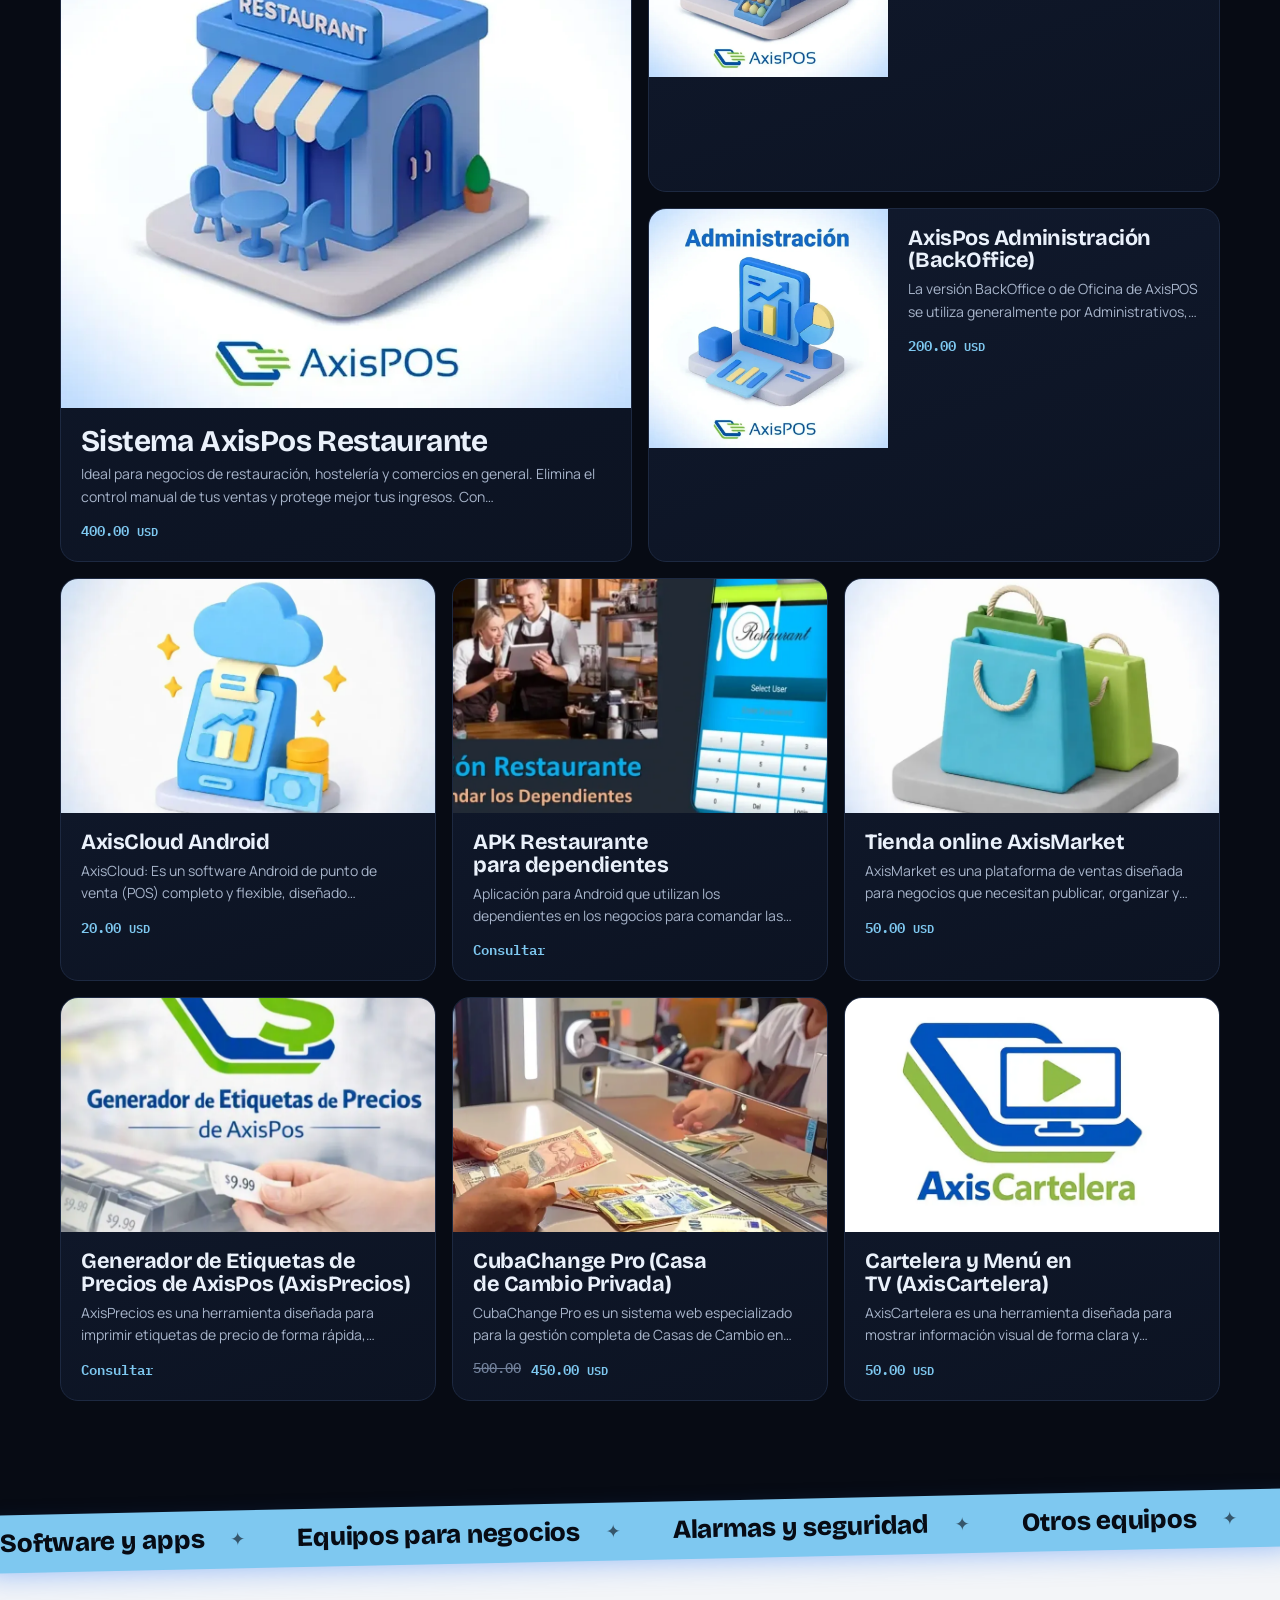
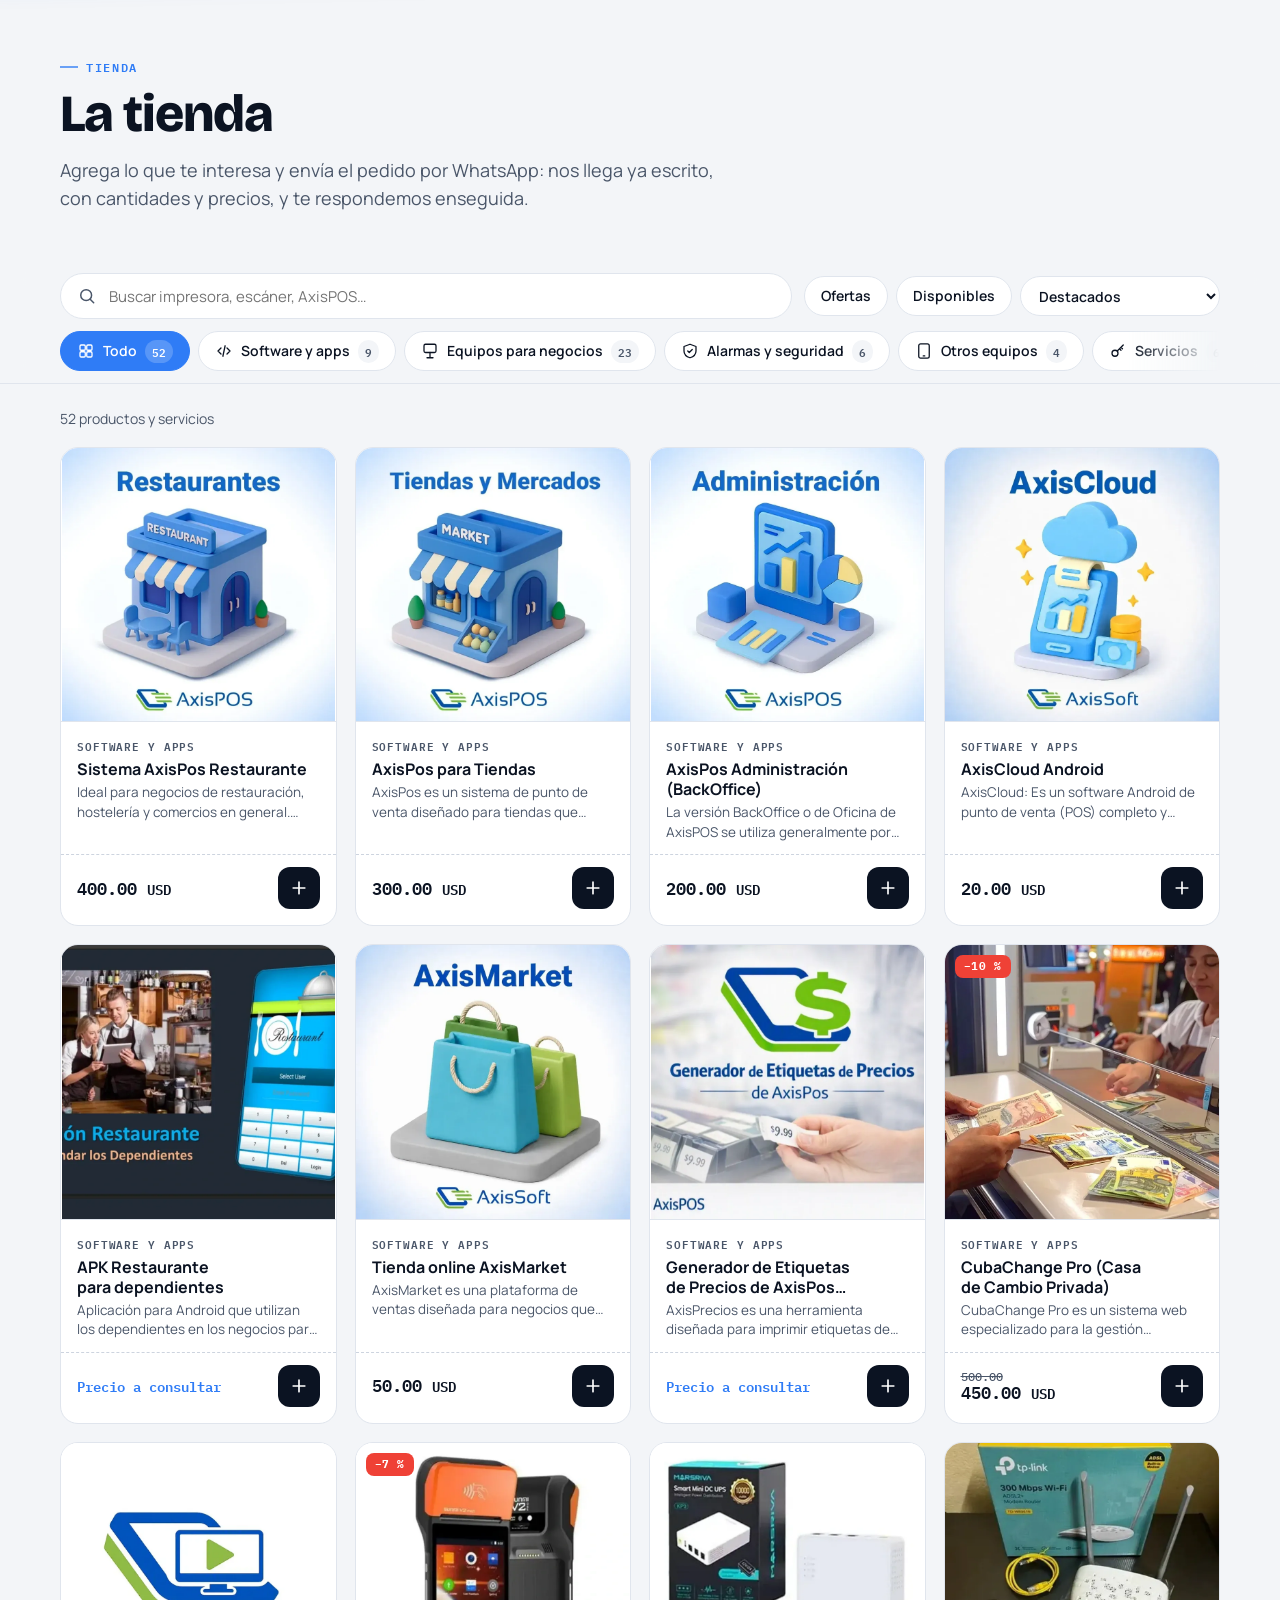
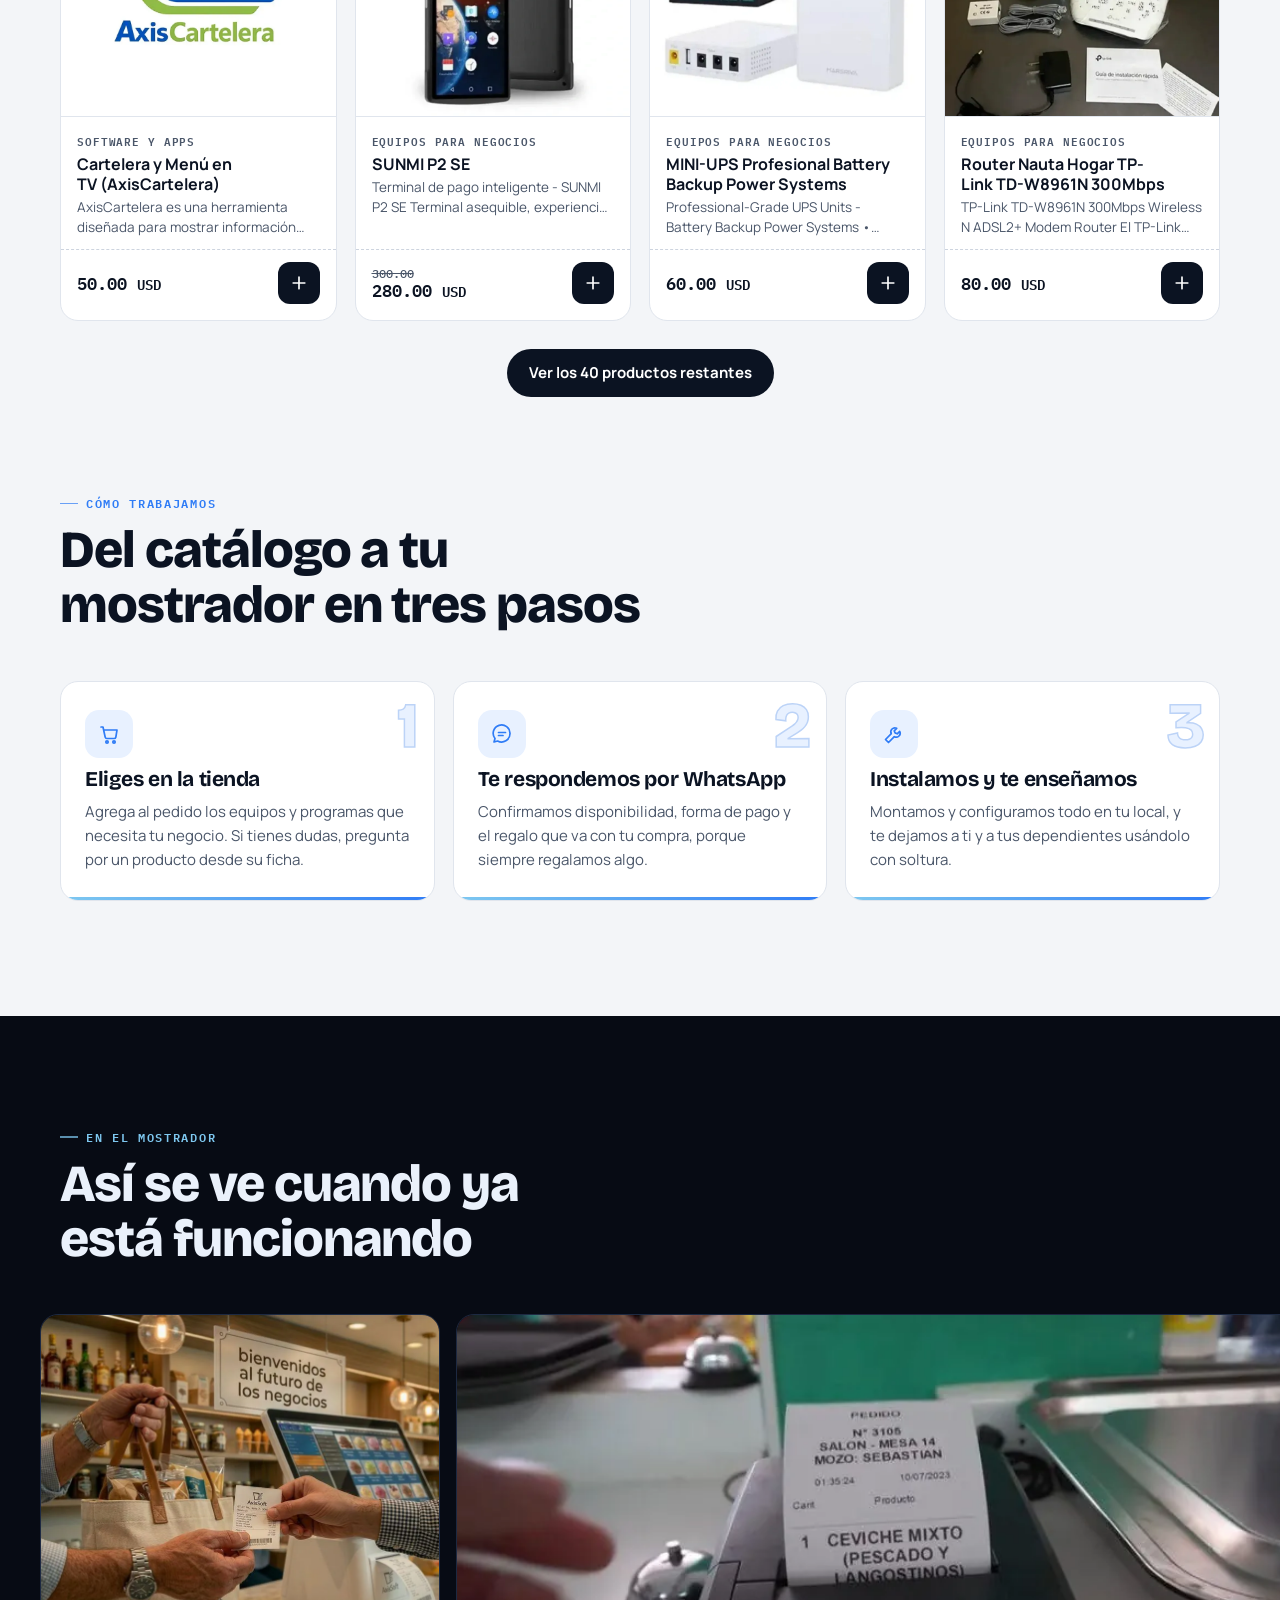
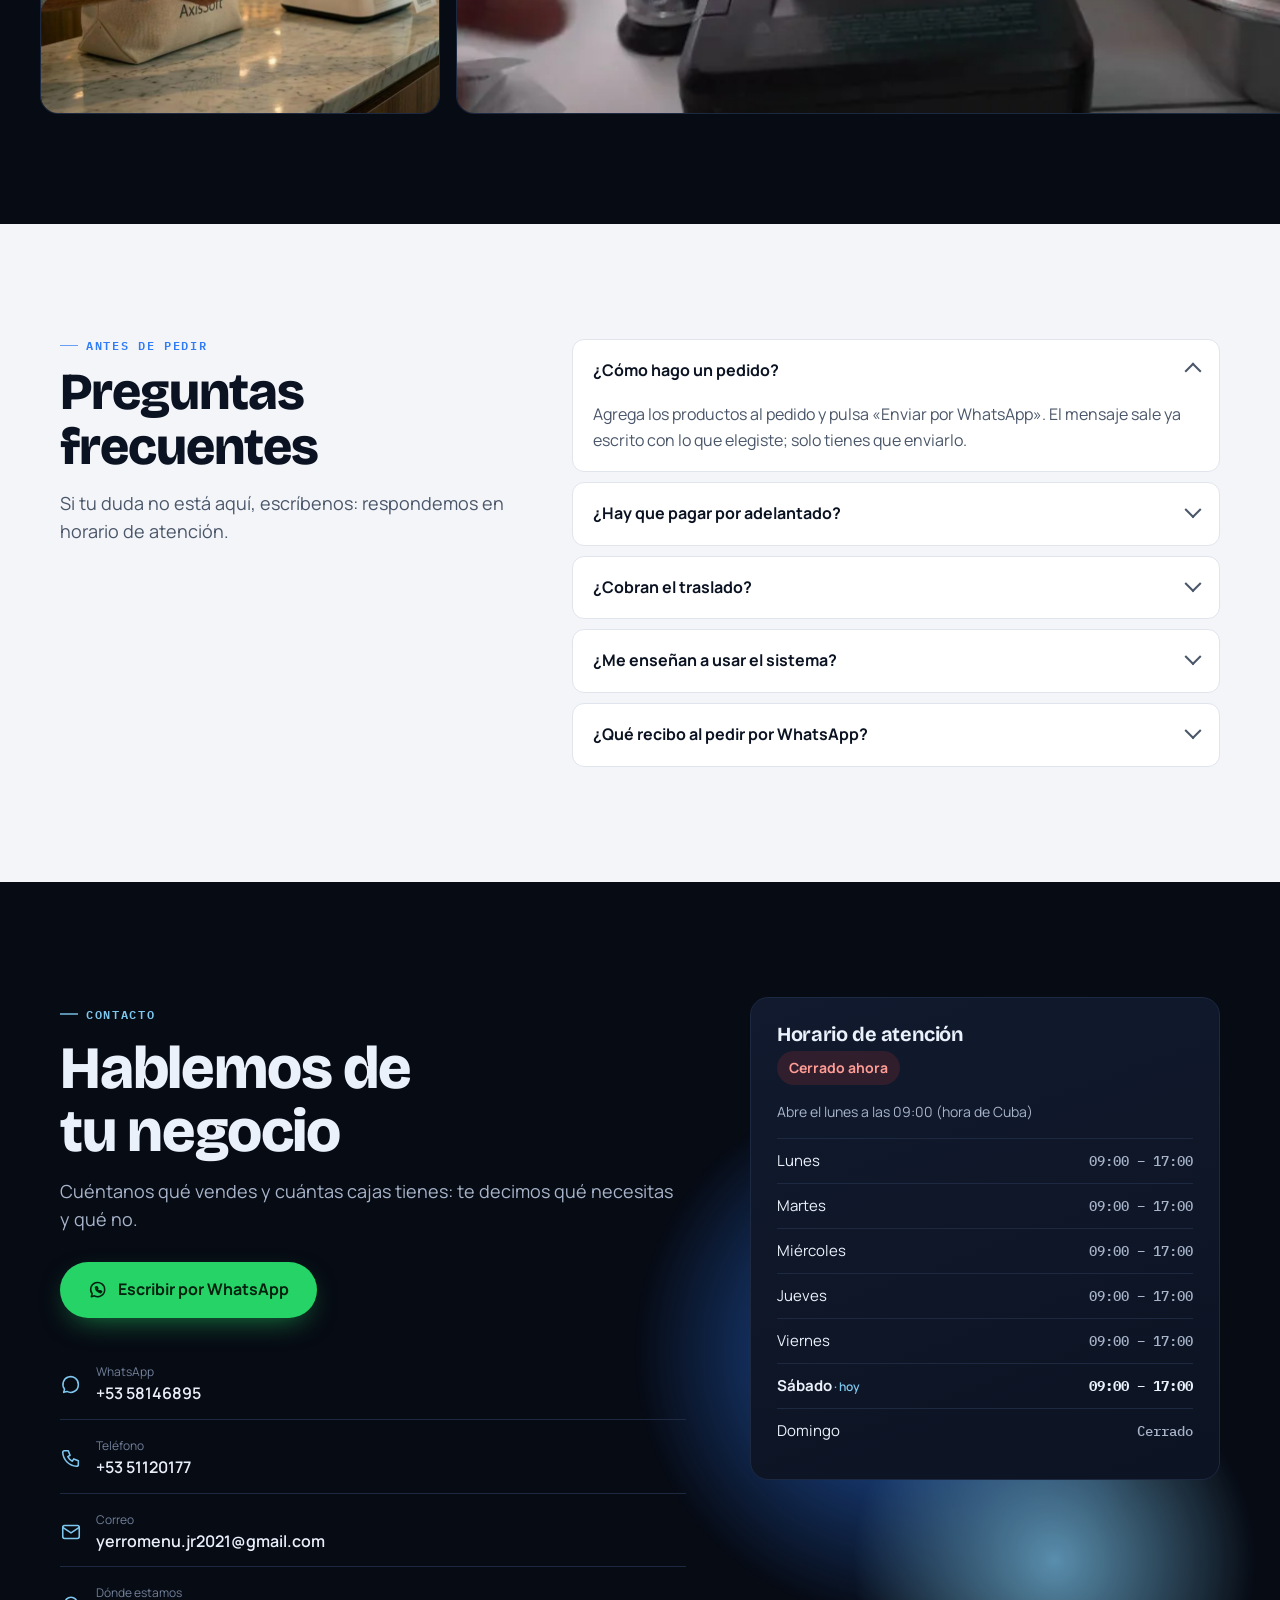
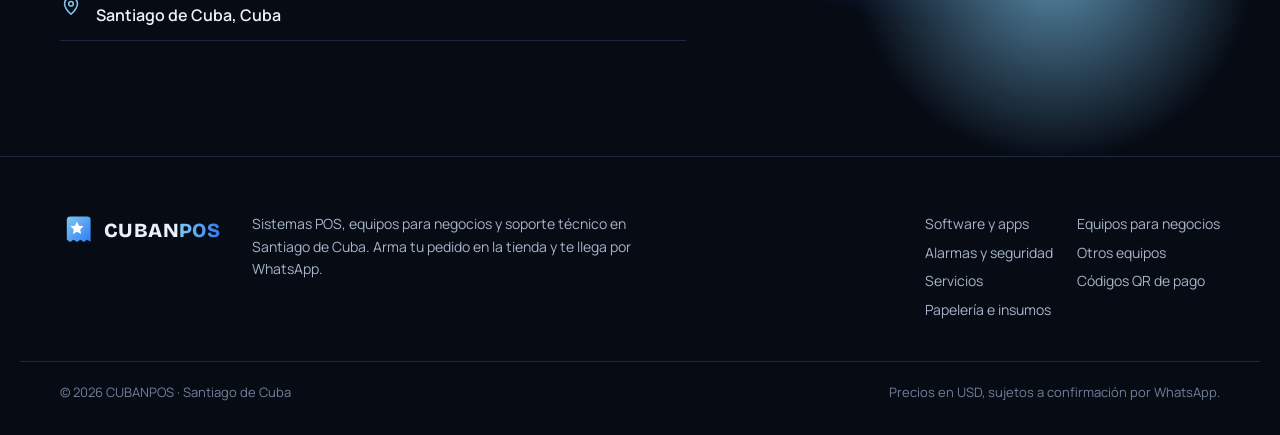
==== commit e20482e2: "La portada aparece aunque el navegador no avise de lo visible Co-Authored-By: Claude Opus 5.5 <norep" ====
--- a/index.html
+++ b/index.html
@@ -210,6 +210,6 @@
 <div class="tostada" id="tostada" role="status" aria-live="polite"></div>
 
 <noscript><p class="sin-js">Esta página necesita JavaScript para mostrar el catálogo. Escríbenos por WhatsApp al +53 58146895.</p></noscript>
-<script src="assets/sitio.js?v=2" defer></script>
+<script src="assets/sitio.js?v=3" defer></script>
 </body>
 </html>
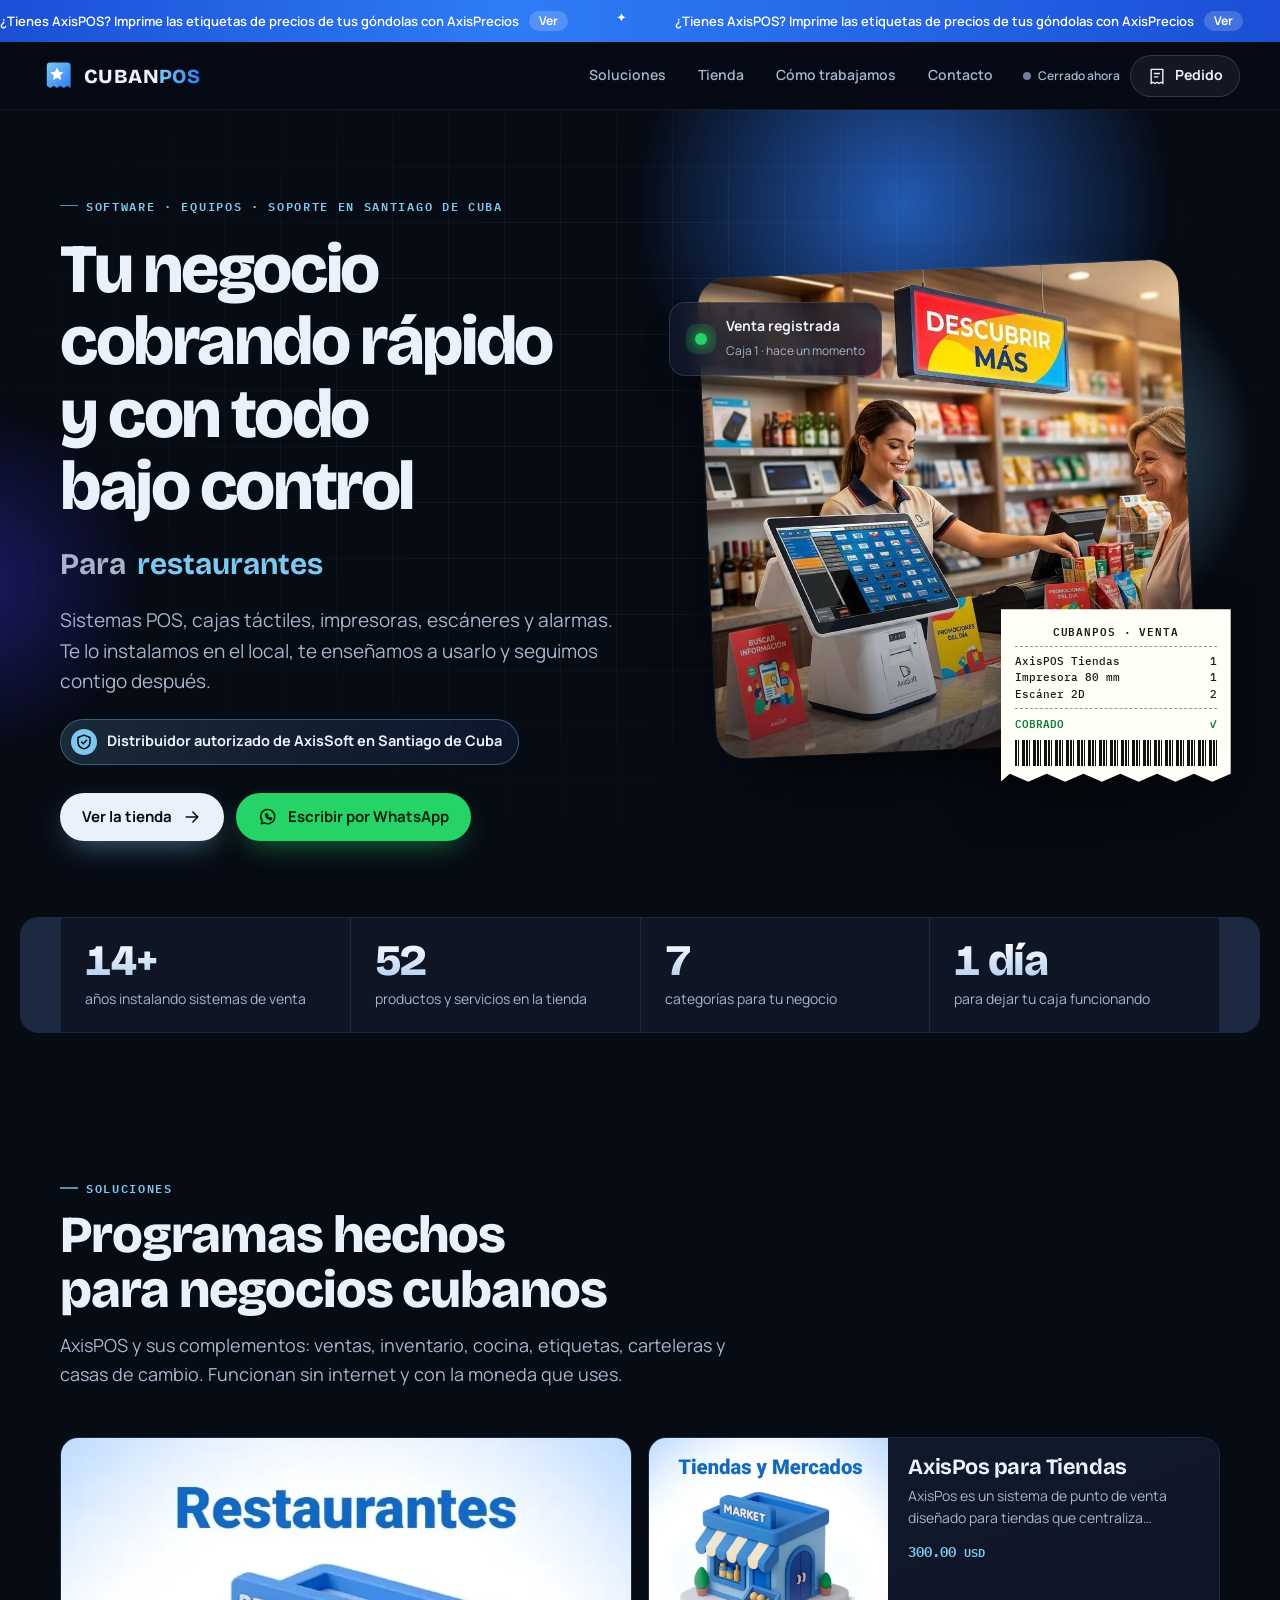
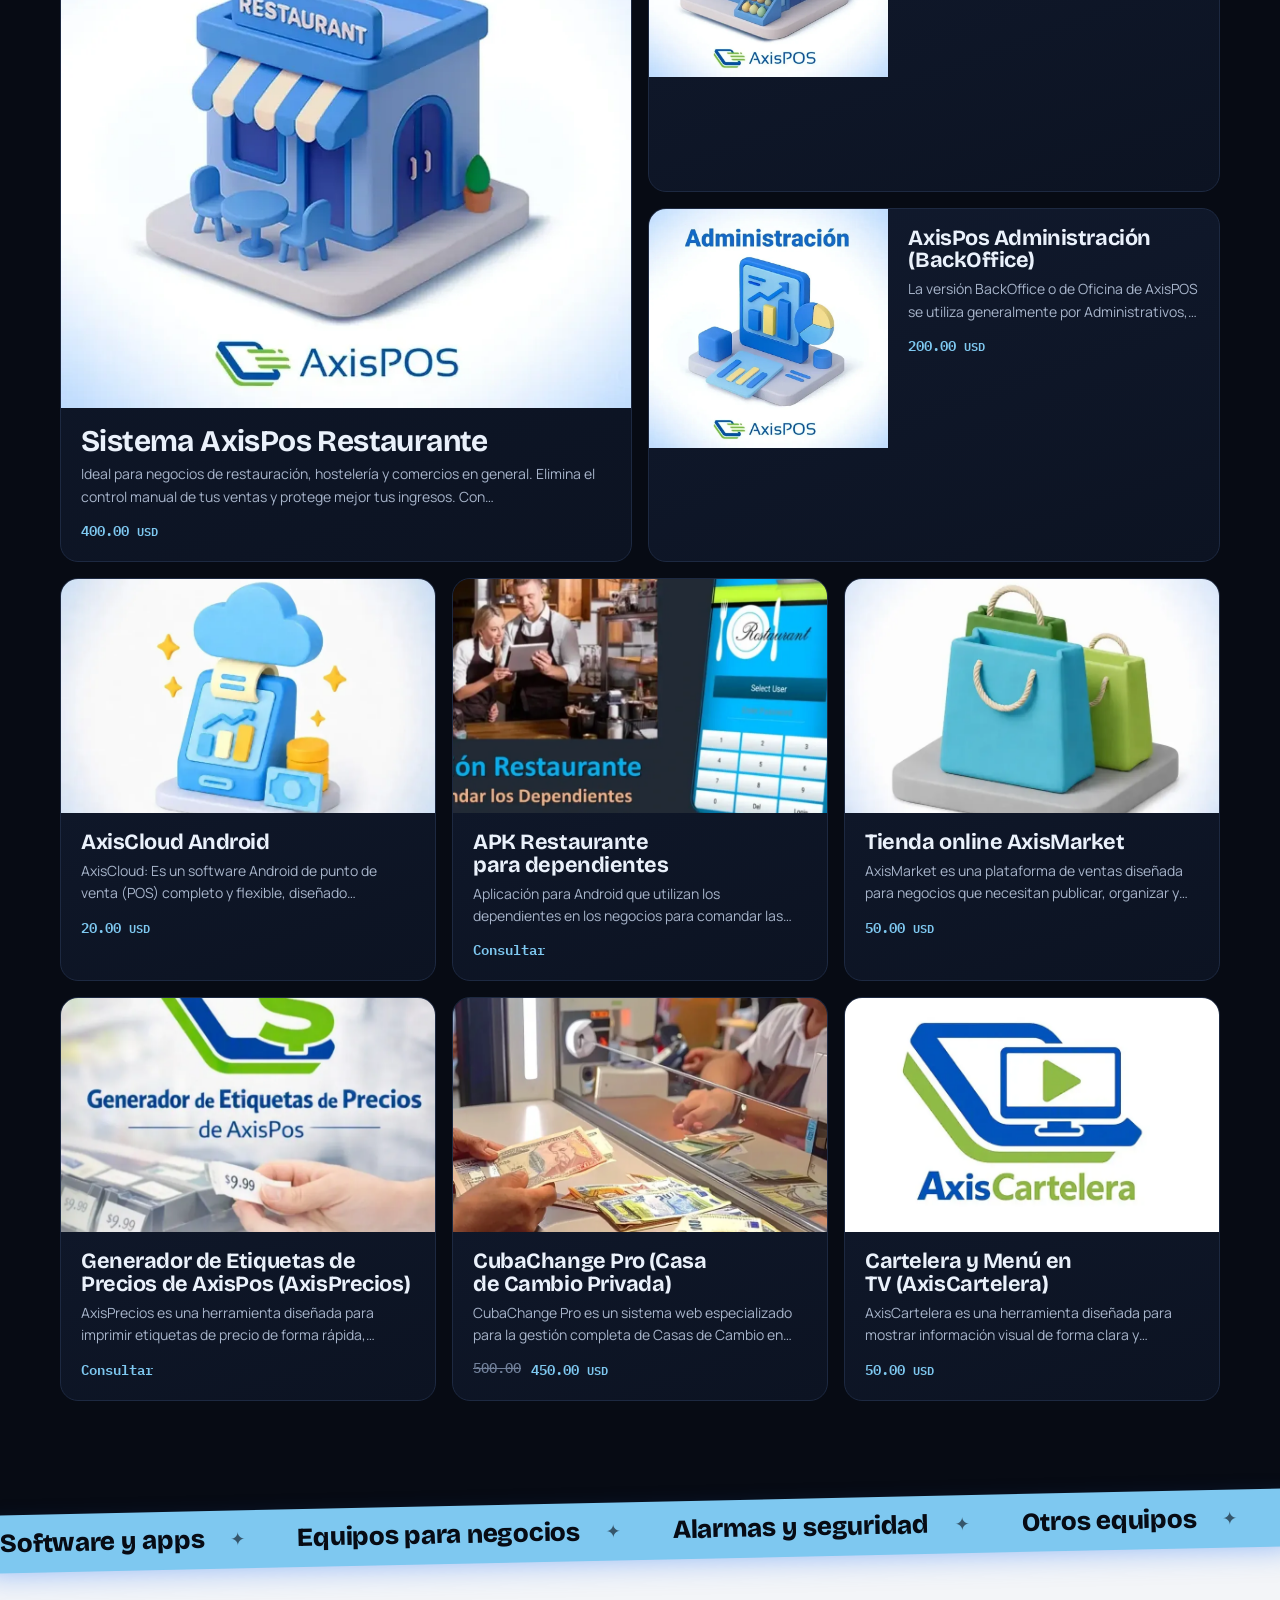
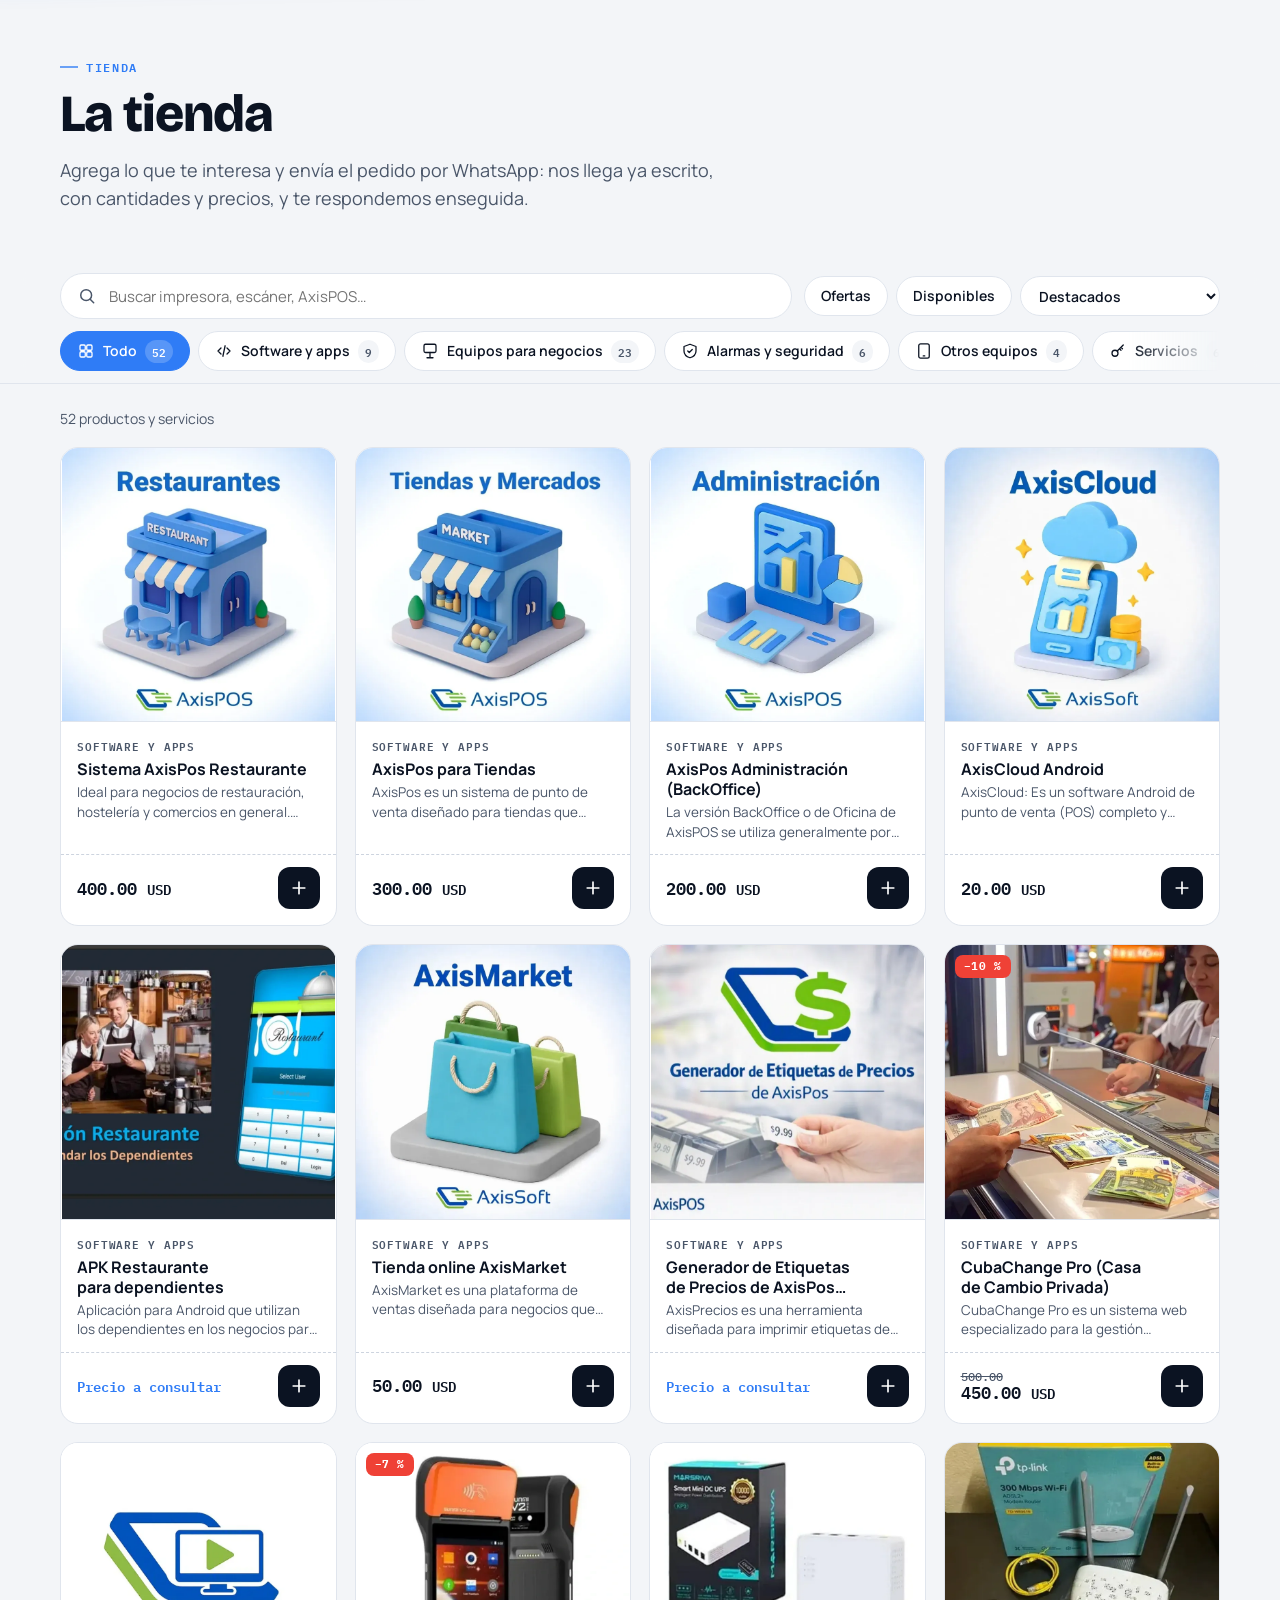
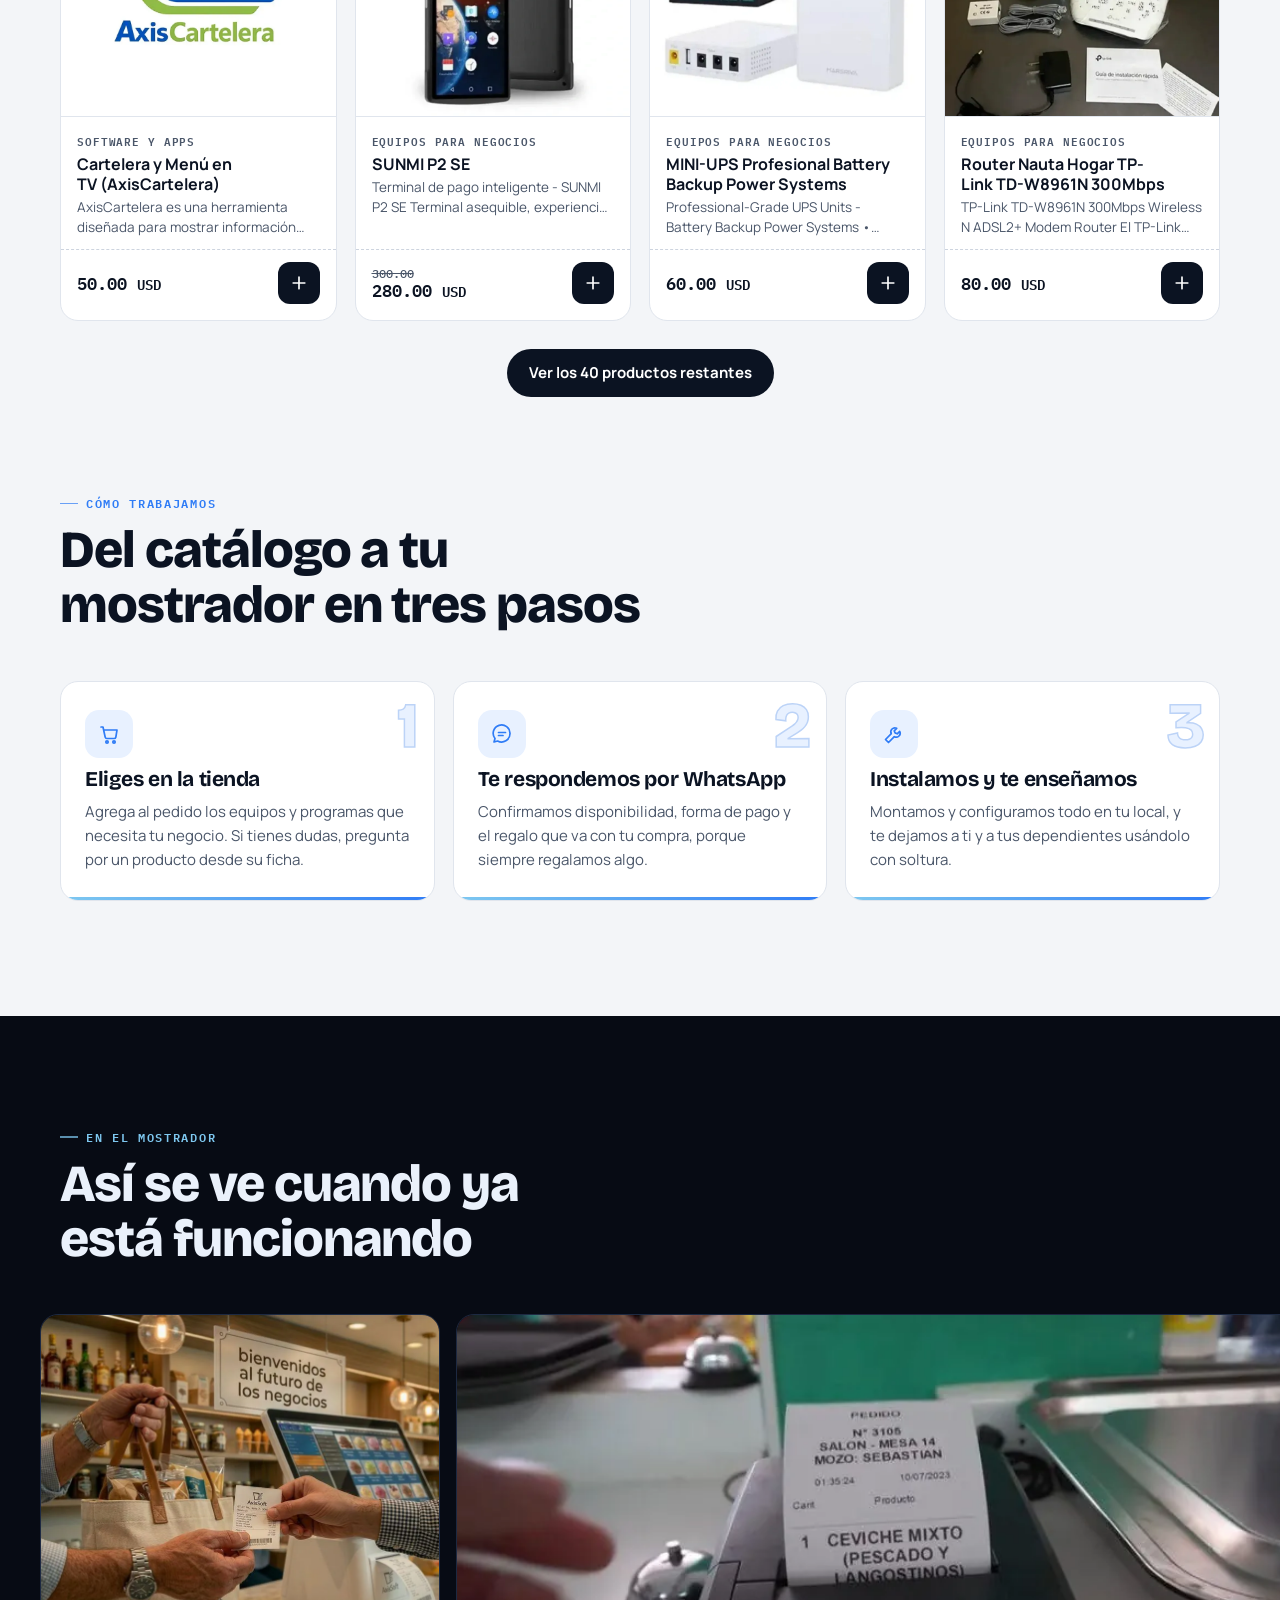
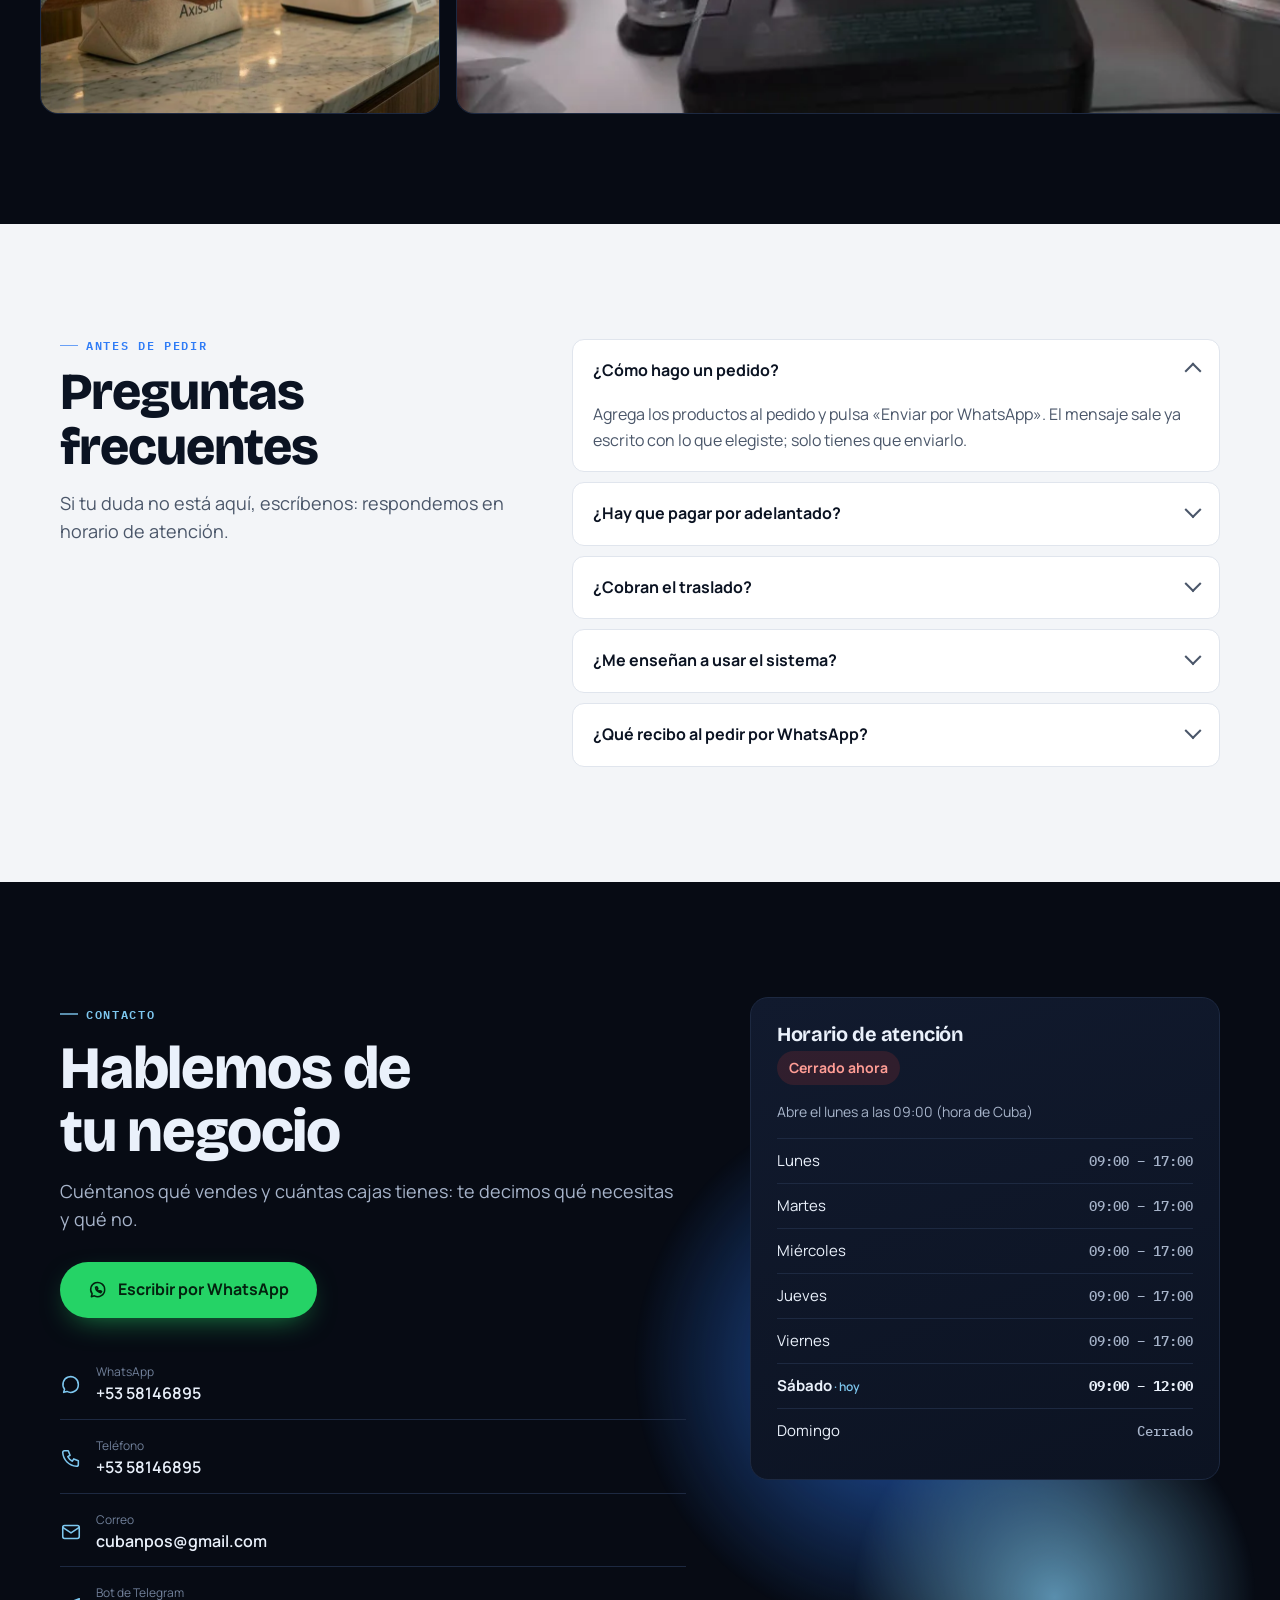
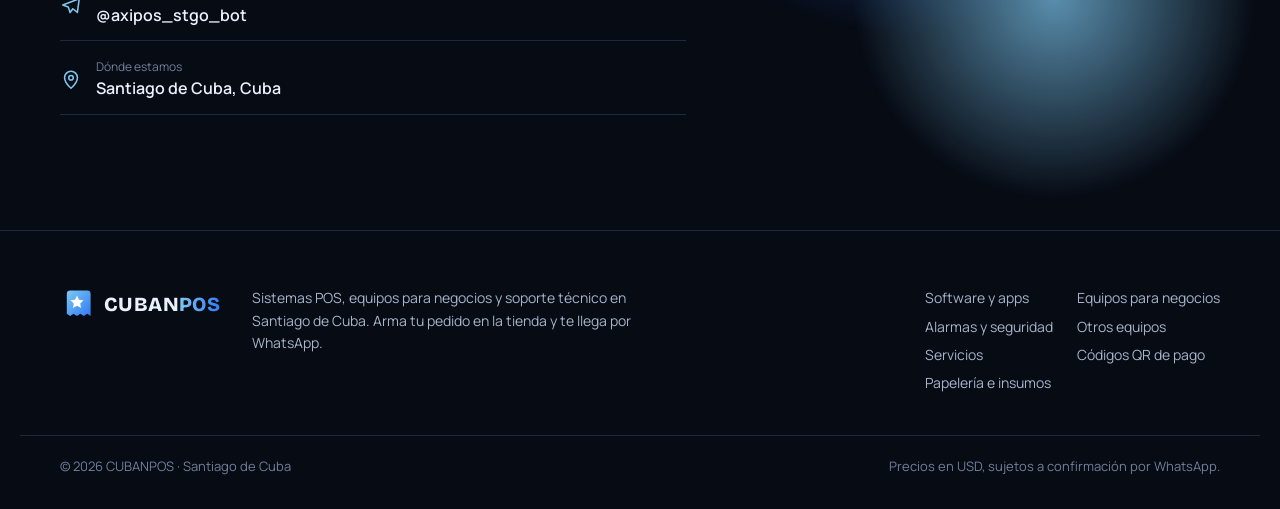
==== commit 336467ec: "Enlace al bot de Telegram en Contacto Co-Authored-By: Claude Opus 5.5 <noreply@anthropic.com>" ====
--- a/index.html
+++ b/index.html
@@ -210,6 +210,6 @@
 <div class="tostada" id="tostada" role="status" aria-live="polite"></div>
 
 <noscript><p class="sin-js">Esta página necesita JavaScript para mostrar el catálogo. Escríbenos por WhatsApp al +53 58146895.</p></noscript>
-<script src="assets/sitio.js?v=3" defer></script>
+<script src="assets/sitio.js?v=4" defer></script>
 </body>
 </html>
